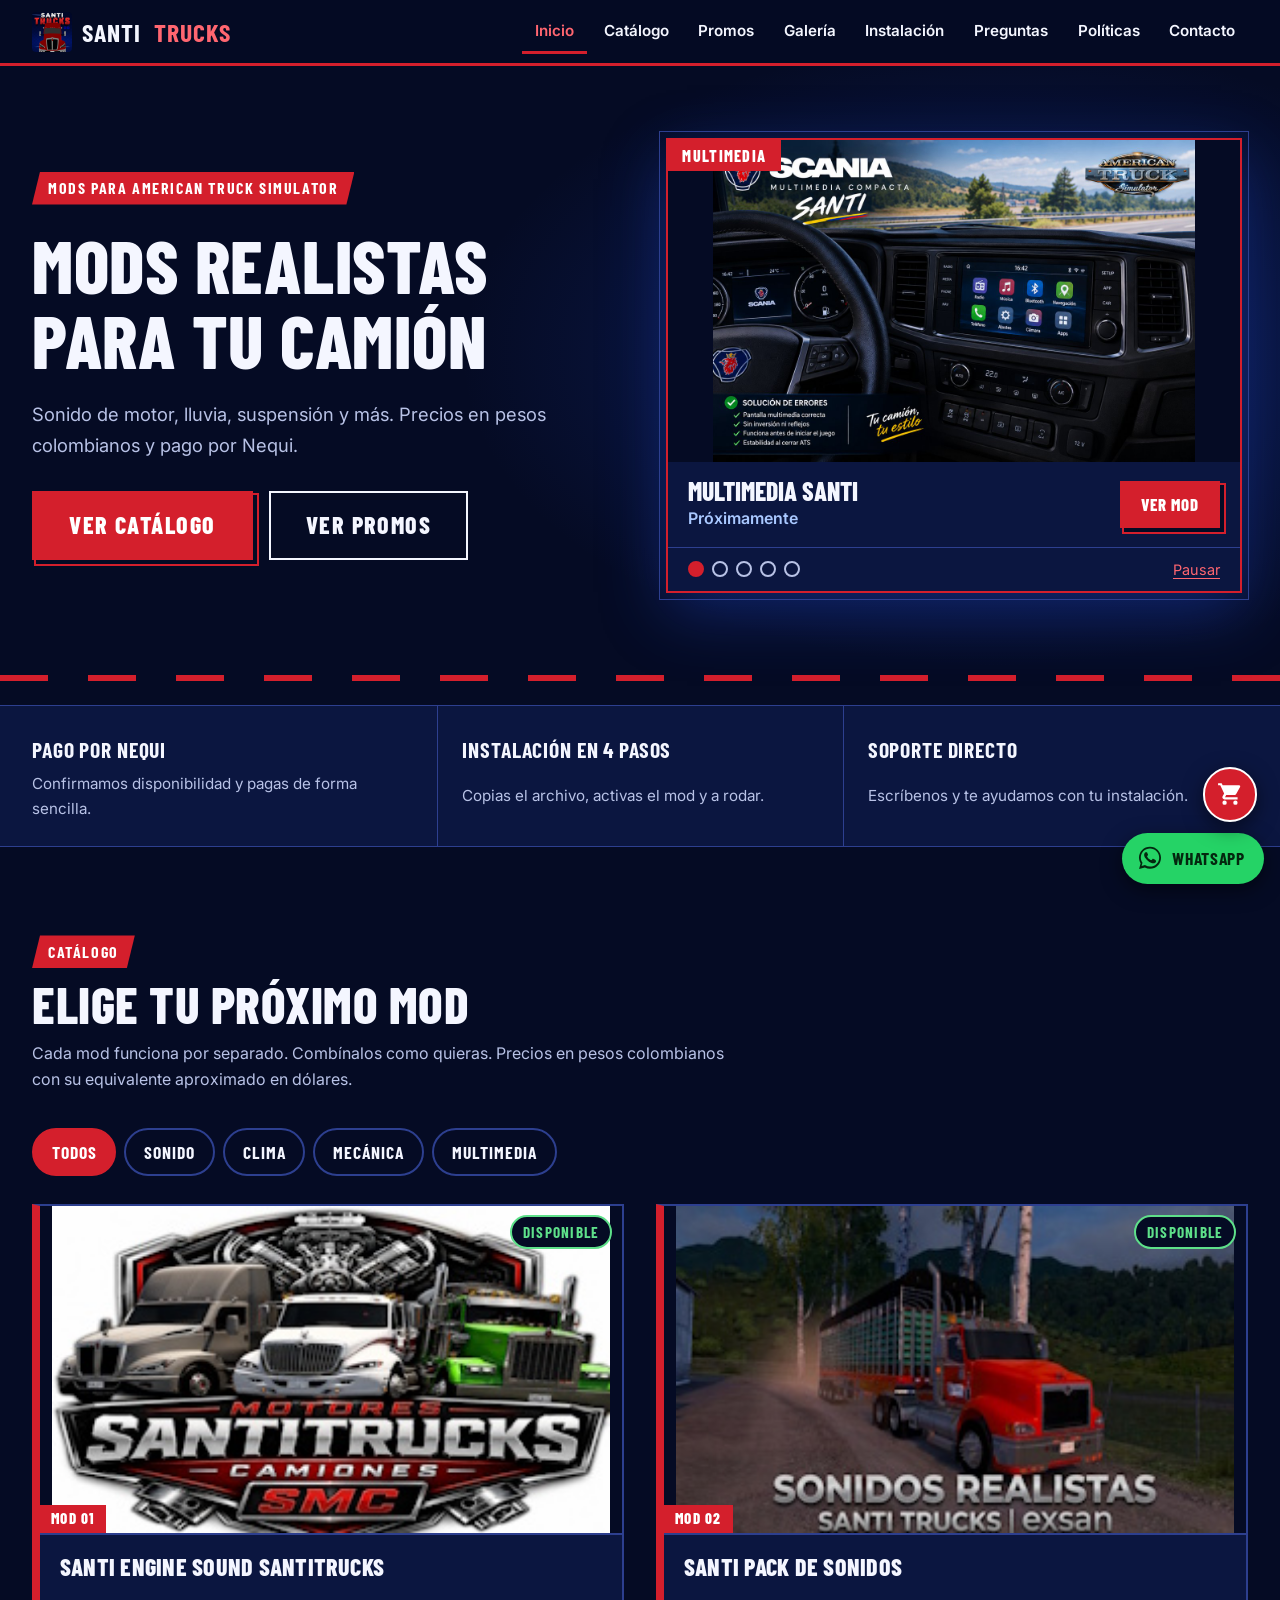
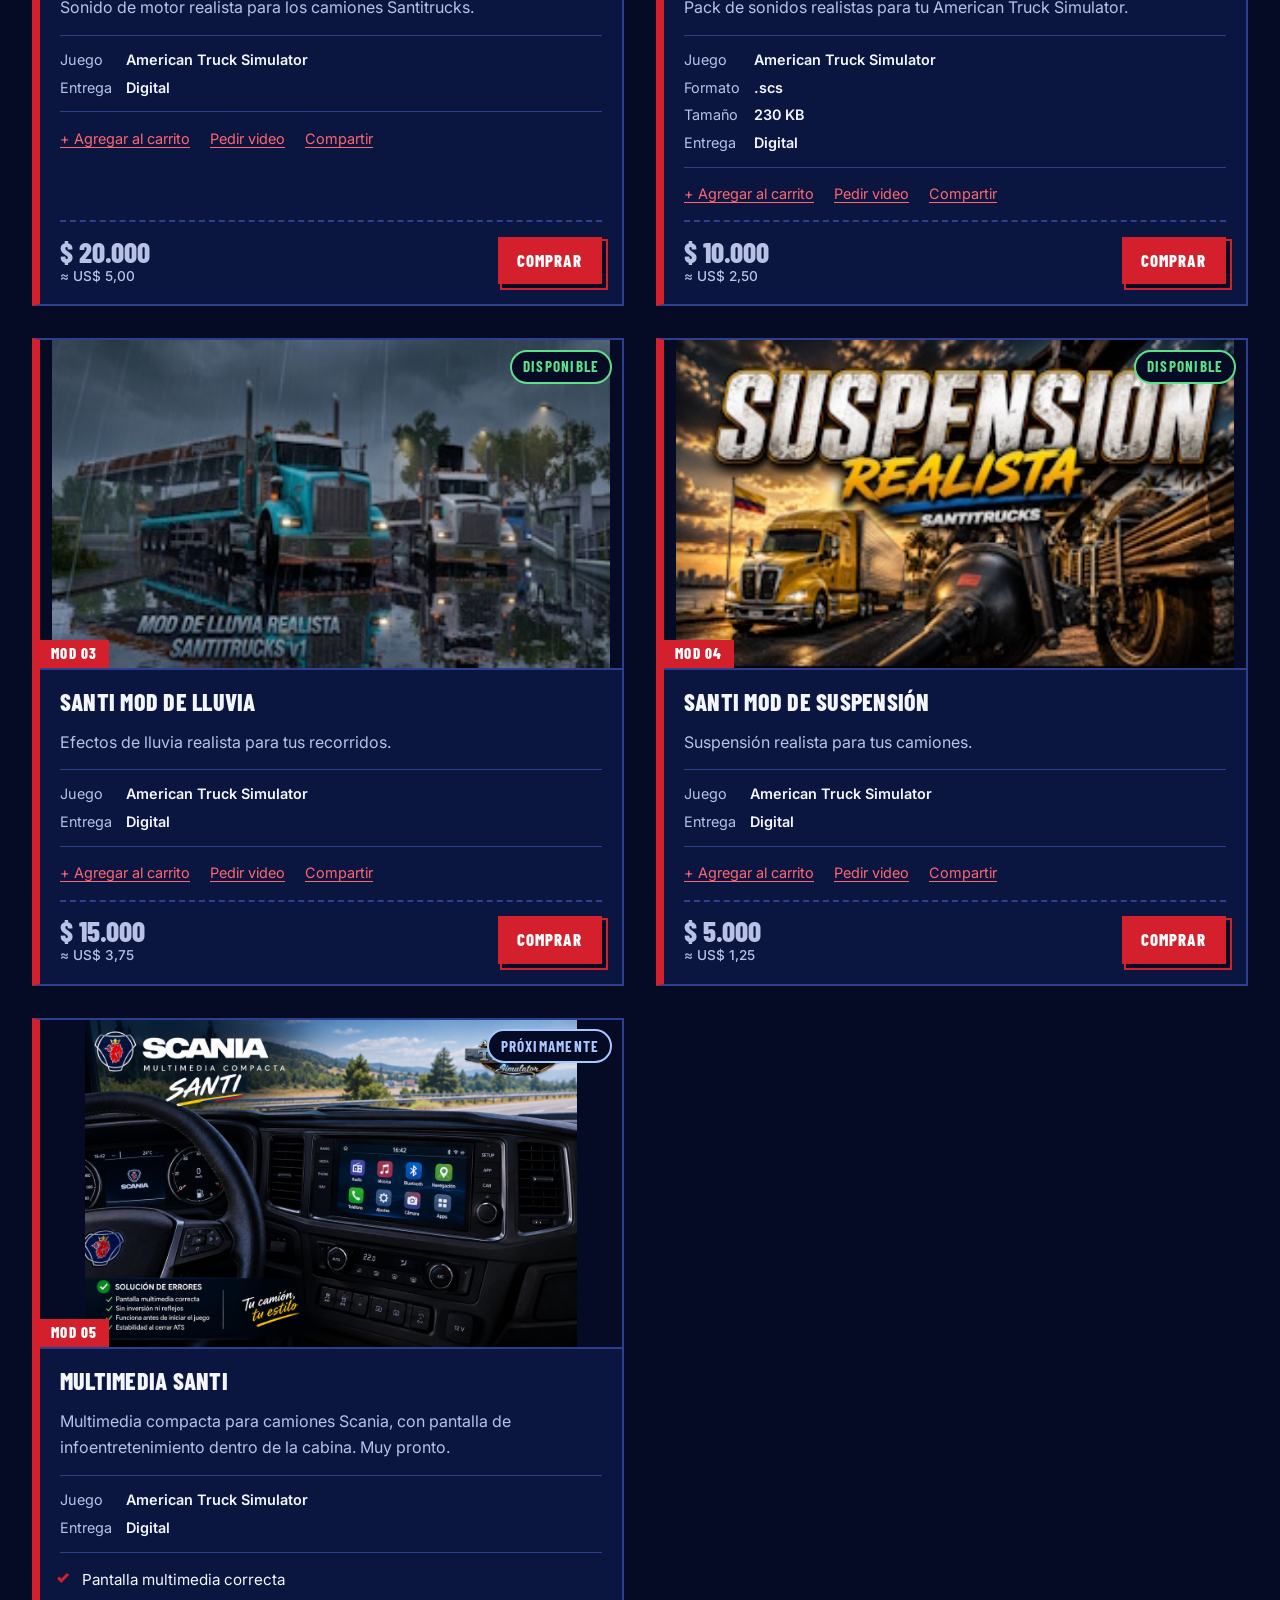
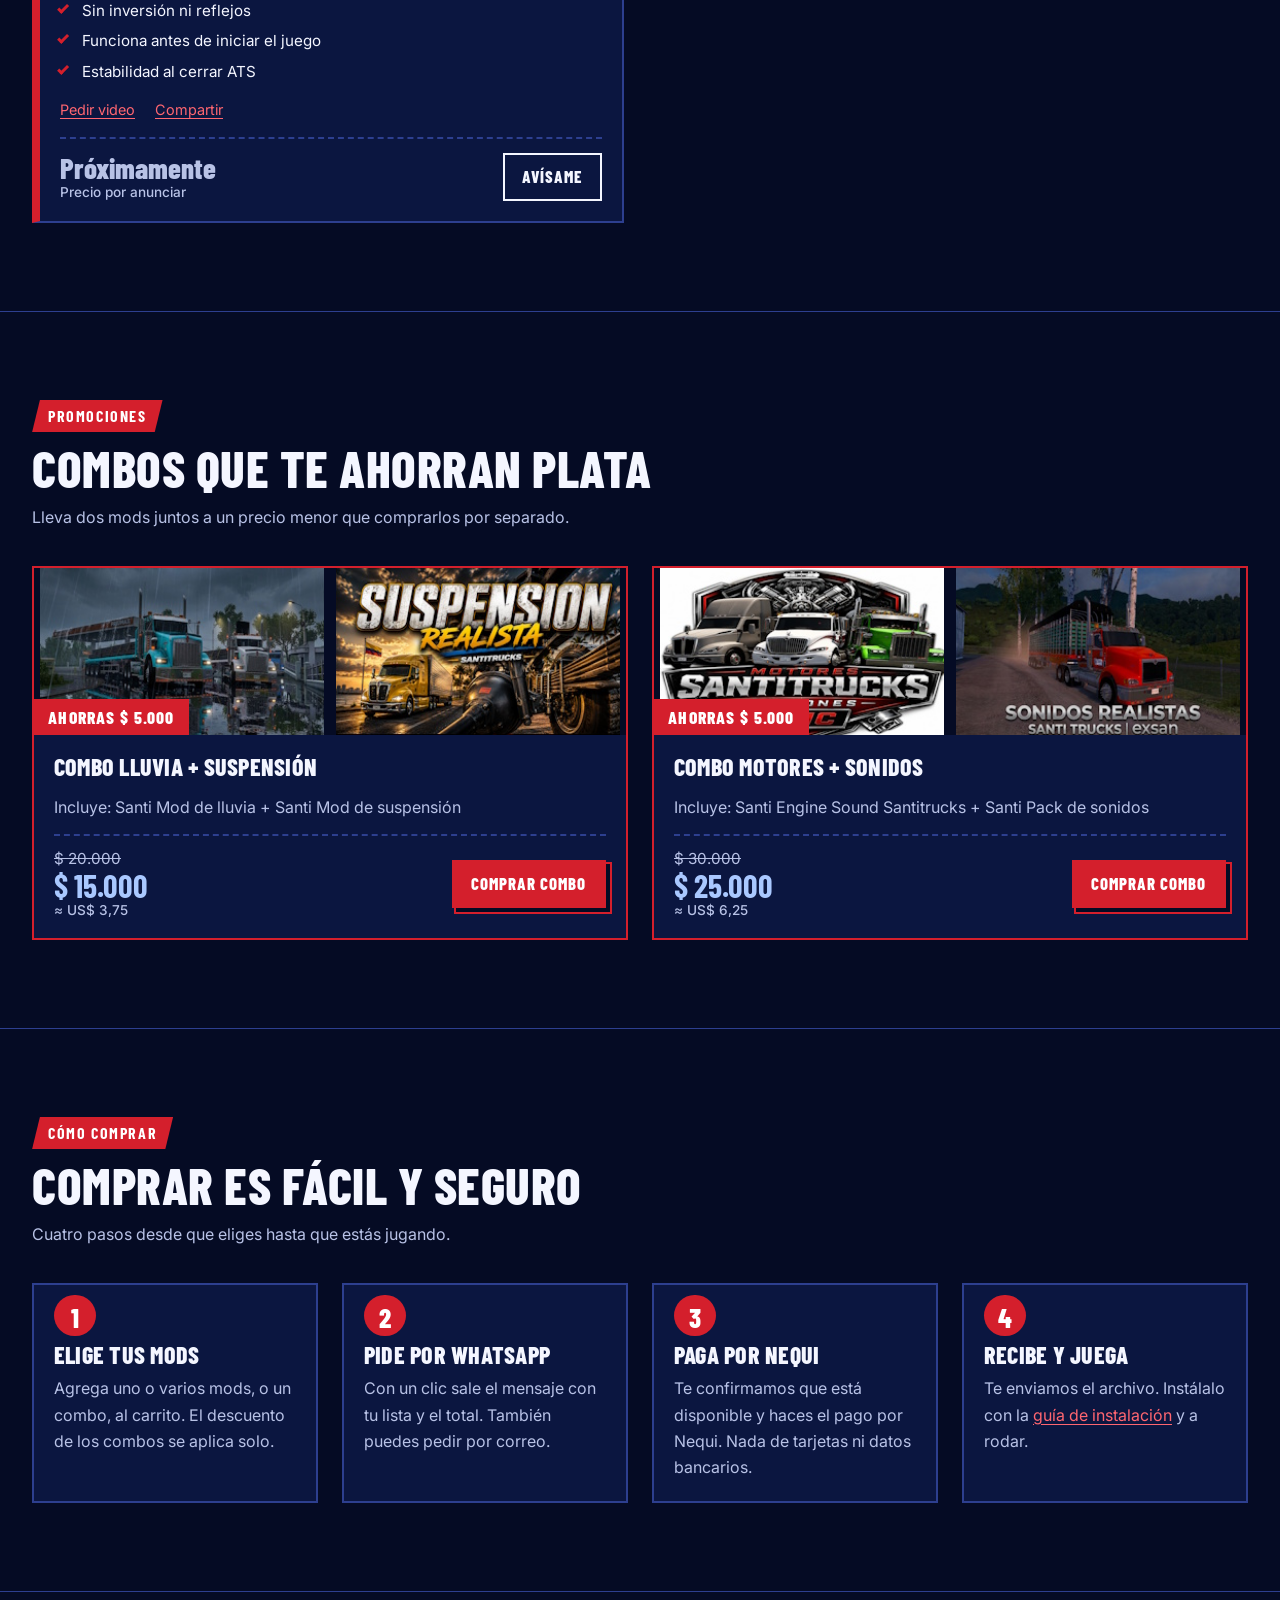
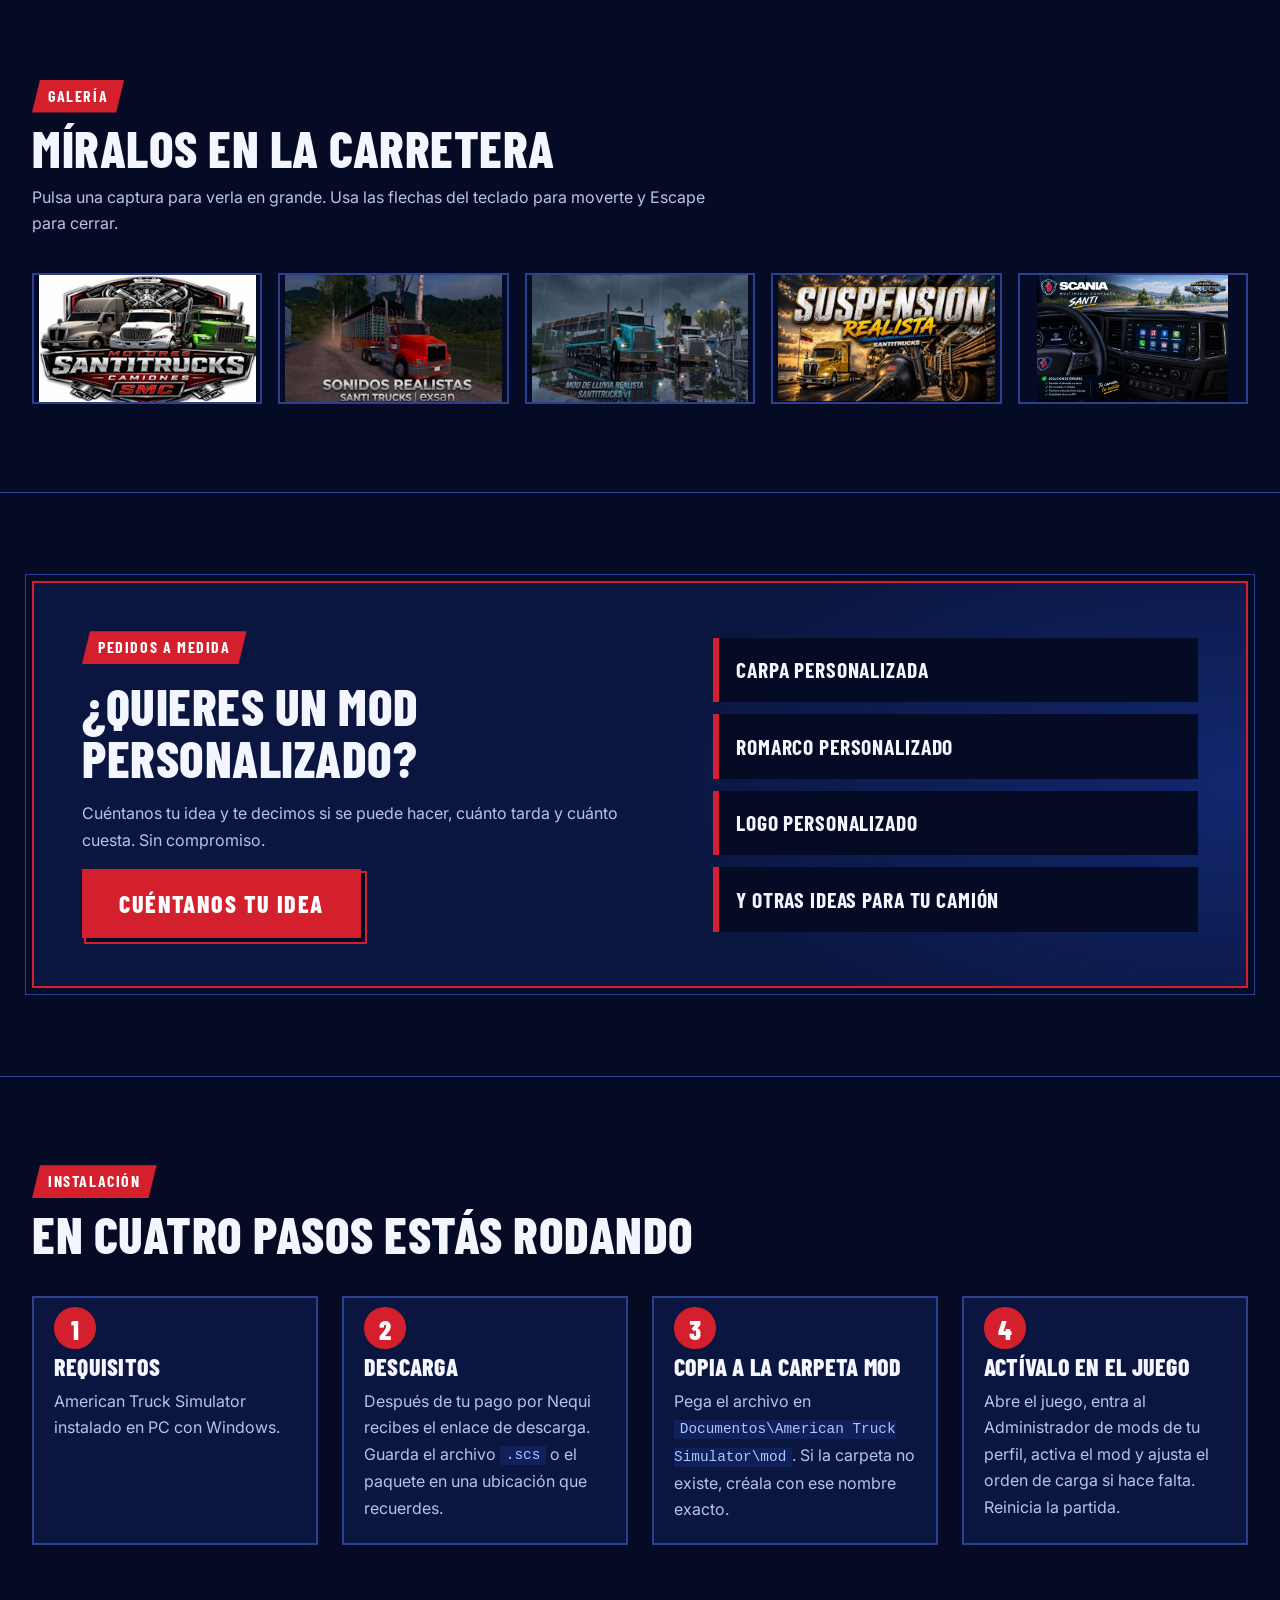
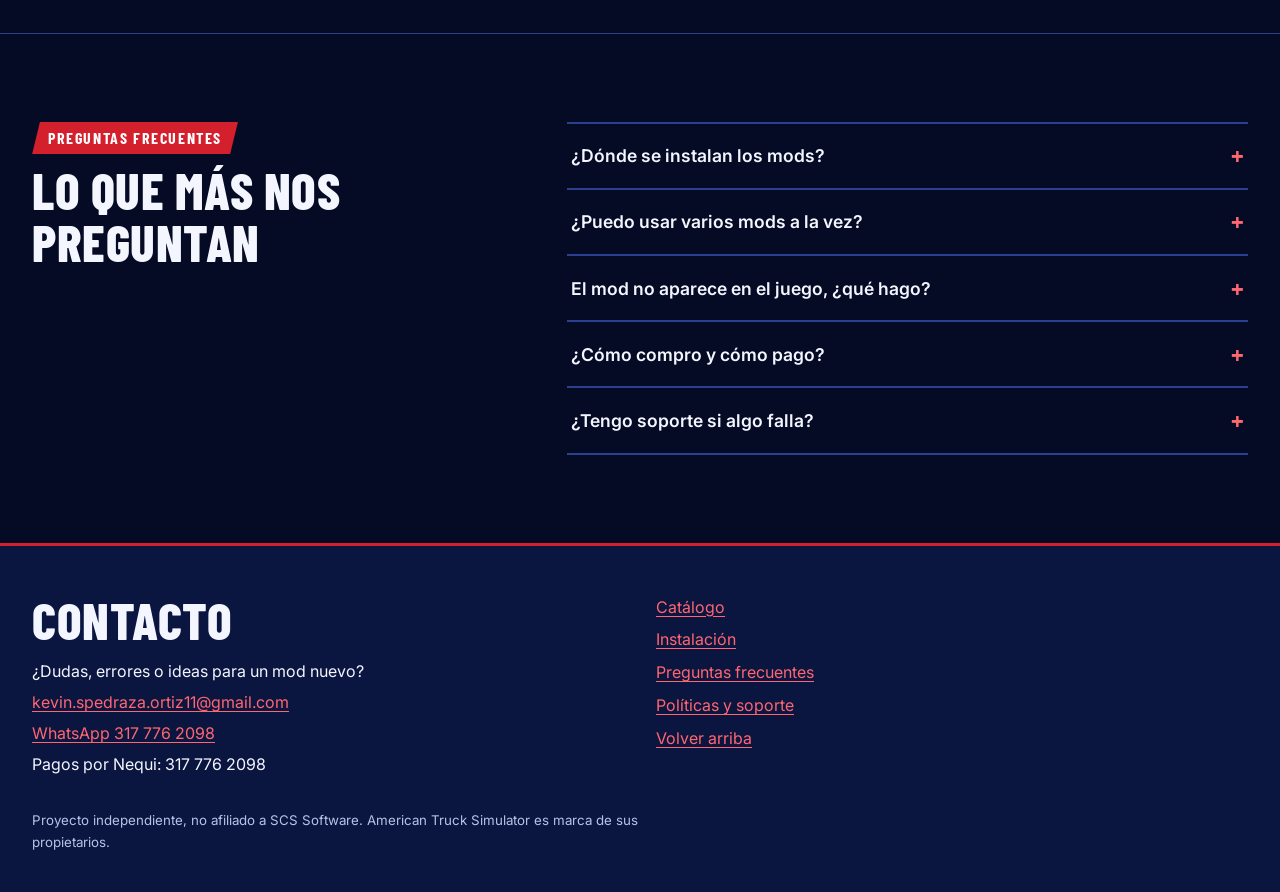
==== index.html @ 41b33d06 "Primer Commit" ====
<!DOCTYPE html>
<html lang="es">
<head>
  <meta charset="utf-8">
  <meta name="viewport" content="width=device-width, initial-scale=1">
  <title>Santi Trucks | Mods para American Truck Simulator</title>
  <meta name="description" content="Mods de calidad para American Truck Simulator: sonido de motor, clima, suspensión y packs de sonidos. Precios en pesos colombianos. Descarga, instala y maneja.">
  <meta name="theme-color" content="#050b24">
  <meta property="og:type" content="website">
  <meta property="og:title" content="Santi Trucks | Mods para American Truck Simulator">
  <meta property="og:description" content="Sonido de motor, lluvia, suspensión y packs de sonidos para ATS. Precios en pesos colombianos y pago por Nequi.">
  <meta property="og:image" content="assets/images/logo-santitrucks.png">
  <meta property="og:locale" content="es_CO">
  <link rel="icon" href="assets/icons/favicon.png" type="image/png" sizes="64x64">
  <link rel="apple-touch-icon" href="assets/icons/apple-touch-icon.png">
  <link rel="preconnect" href="https://fonts.googleapis.com">
  <link rel="preconnect" href="https://fonts.gstatic.com" crossorigin>
  <link rel="stylesheet" href="https://fonts.googleapis.com/css2?family=Barlow+Condensed:wght@600;700;800&family=Inter:wght@400;500;600&display=swap">
  <link rel="stylesheet" href="css/base.css">
  <link rel="stylesheet" href="css/layout.css">
  <link rel="stylesheet" href="css/components.css">
  <script type="module" src="js/main.js"></script>
</head>
<body>
  <a class="salto" href="#contenido">Saltar al contenido</a>

  <header class="cabecera" id="inicio-cabecera">
    <a class="marca" href="#inicio" aria-label="Santi Trucks, ir al inicio">
      <img src="assets/images/logo-cuadrado.png" alt="" width="40" height="40">
      Santi<strong>Trucks</strong>
    </a>
    <nav aria-label="Principal">
      <ul class="menu">
        <li><a href="#inicio">Inicio</a></li>
        <li><a href="#catalogo">Catálogo</a></li>
        <li><a href="#promos">Promos</a></li>
        <li><a href="#galeria">Galería</a></li>
        <li><a href="#instalacion">Instalación</a></li>
        <li><a href="#faq">Preguntas</a></li>
        <li><a href="politicas.html">Políticas</a></li>
        <li><a href="#contacto">Contacto</a></li>
      </ul>
    </nav>
  </header>

  <main id="contenido">
    <section class="heroe" id="inicio" aria-labelledby="heroe-titulo" data-reveal>
      <header class="heroe__texto">
        <p class="etiqueta">Mods para American Truck Simulator</p>
        <h1 id="heroe-titulo">Mods realistas para tu camión</h1>
        <p class="heroe__sub">Sonido de motor, lluvia, suspensión y más. Precios en pesos colombianos y pago por Nequi.</p>
        <ul class="heroe__acciones">
          <li><a class="boton boton--grande" href="#catalogo">Ver catálogo</a></li>
          <li><a class="boton boton--grande boton--claro" href="#promos">Ver promos</a></li>
        </ul>
      </header>

      <section class="vitrina" aria-roledescription="carrusel" aria-label="Mods del catálogo">
        <figure class="vitrina__figura">
          <img id="vitrina-img" src="assets/images/logo-santitrucks.png" alt="Logo de Santi Trucks" width="800" height="500">
          <figcaption id="vitrina-categoria">Santi Trucks</figcaption>
        </figure>
        <footer class="vitrina__info">
          <section class="vitrina__datos" id="vitrina-datos">
            <p class="vitrina__nombre" id="vitrina-nombre"></p>
            <p class="vitrina__precio" id="vitrina-precio"></p>
          </section>
          <a class="boton" id="vitrina-ver" href="#catalogo">Ver mod</a>
        </footer>
        <nav class="vitrina__control" aria-label="Control de la vitrina">
          <ul id="vitrina-puntos"></ul>
          <button type="button" class="enlace" id="vitrina-pausa" aria-pressed="false">Pausar</button>
        </nav>
      </section>
    </section>

    <aside class="franja" aria-label="Por qué comprar con nosotros">
      <ul>
        <li><strong>Pago por Nequi</strong><p>Confirmamos disponibilidad y pagas de forma sencilla.</p></li>
        <li><strong>Instalación en 4 pasos</strong><p>Copias el archivo, activas el mod y a rodar.</p></li>
        <li><strong>Soporte directo</strong><p>Escríbenos y te ayudamos con tu instalación.</p></li>
      </ul>
    </aside>

    <section class="seccion" id="catalogo" aria-labelledby="catalogo-titulo" data-reveal>
      <header class="seccion__cabecera">
        <p class="etiqueta">Catálogo</p>
        <h2 id="catalogo-titulo">Elige tu próximo mod</h2>
        <p>Cada mod funciona por separado. Combínalos como quieras. Precios en pesos colombianos con su equivalente aproximado en dólares.</p>
      </header>
      <nav class="filtros" aria-label="Filtrar catálogo por categoría">
        <ul id="filtros"></ul>
      </nav>
      <p class="sr-only" id="filtro-estado" aria-live="polite"></p>
      <ul class="catalogo" id="catalogo-lista"></ul>
    </section>

    <section class="seccion" id="promos" aria-labelledby="promos-titulo" data-reveal>
      <header class="seccion__cabecera">
        <p class="etiqueta">Promociones</p>
        <h2 id="promos-titulo">Combos que te ahorran plata</h2>
        <p>Lleva dos mods juntos a un precio menor que comprarlos por separado.</p>
      </header>
      <ul class="combos" id="combos-lista"></ul>
    </section>

    <section class="seccion" id="como-comprar" aria-labelledby="como-comprar-titulo" data-reveal>
      <header class="seccion__cabecera">
        <p class="etiqueta">Cómo comprar</p>
        <h2 id="como-comprar-titulo">Comprar es fácil y seguro</h2>
        <p>Cuatro pasos desde que eliges hasta que estás jugando.</p>
      </header>
      <ol class="pasos">
        <li>
          <h3>Elige tus mods</h3>
          <p>Agrega uno o varios mods, o un combo, al carrito. El descuento de los combos se aplica solo.</p>
        </li>
        <li>
          <h3>Pide por WhatsApp</h3>
          <p>Con un clic sale el mensaje con tu lista y el total. También puedes pedir por correo.</p>
        </li>
        <li>
          <h3>Paga por Nequi</h3>
          <p>Te confirmamos que está disponible y haces el pago por Nequi. Nada de tarjetas ni datos bancarios.</p>
        </li>
        <li>
          <h3>Recibe y juega</h3>
          <p>Te enviamos el archivo. Instálalo con la <a href="#instalacion">guía de instalación</a> y a rodar.</p>
        </li>
      </ol>
    </section>

    <section class="seccion" id="galeria" aria-labelledby="galeria-titulo" data-reveal>
      <header class="seccion__cabecera">
        <p class="etiqueta">Galería</p>
        <h2 id="galeria-titulo">Míralos en la carretera</h2>
        <p>Pulsa una captura para verla en grande. Usa las flechas del teclado para moverte y Escape para cerrar.</p>
      </header>
      <ul class="galeria" id="galeria-lista"></ul>
    </section>

    <section class="seccion" id="medida" aria-labelledby="medida-titulo" data-reveal>
      <article class="medida">
        <header class="medida__texto">
          <p class="etiqueta">Pedidos a medida</p>
          <h2 id="medida-titulo">¿Quieres un mod personalizado?</h2>
          <p>Cuéntanos tu idea y te decimos si se puede hacer, cuánto tarda y cuánto cuesta. Sin compromiso.</p>
          <a class="boton boton--grande" id="medida-wa" href="#contacto" target="_blank" rel="noopener">Cuéntanos tu idea</a>
        </header>
        <ul class="medida__lista" aria-label="Ejemplos de pedidos a medida">
          <li>Carpa personalizada</li>
          <li>Romarco personalizado</li>
          <li>Logo personalizado</li>
          <li>Y otras ideas para tu camión</li>
        </ul>
      </article>
    </section>

    <section class="seccion" id="opiniones" aria-labelledby="opiniones-titulo" data-reveal hidden>
      <header class="seccion__cabecera">
        <p class="etiqueta">Opiniones</p>
        <h2 id="opiniones-titulo">Lo que dicen los que ya los usan</h2>
      </header>
      <ul class="opiniones" id="opiniones-lista"></ul>
    </section>

    <section class="seccion" id="instalacion" aria-labelledby="instalacion-titulo" data-reveal>
      <header class="seccion__cabecera">
        <p class="etiqueta">Instalación</p>
        <h2 id="instalacion-titulo">En cuatro pasos estás rodando</h2>
      </header>
      <ol class="pasos">
        <li>
          <h3>Requisitos</h3>
          <p>American Truck Simulator instalado en PC con Windows.</p>
        </li>
        <li>
          <h3>Descarga</h3>
          <p>Después de tu pago por Nequi recibes el enlace de descarga. Guarda el archivo <code>.scs</code> o el paquete en una ubicación que recuerdes.</p>
        </li>
        <li>
          <h3>Copia a la carpeta mod</h3>
          <p>Pega el archivo en <code>Documentos\American Truck Simulator\mod</code>. Si la carpeta no existe, créala con ese nombre exacto.</p>
        </li>
        <li>
          <h3>Actívalo en el juego</h3>
          <p>Abre el juego, entra al Administrador de mods de tu perfil, activa el mod y ajusta el orden de carga si hace falta. Reinicia la partida.</p>
        </li>
      </ol>
    </section>

    <section class="seccion" id="faq" aria-labelledby="faq-titulo" data-reveal>
      <header class="seccion__cabecera">
        <p class="etiqueta">Preguntas frecuentes</p>
        <h2 id="faq-titulo">Lo que más nos preguntan</h2>
      </header>
      <article class="faq">
        <details>
          <summary>¿Dónde se instalan los mods?</summary>
          <p>En la carpeta <code>mod</code> dentro de <code>Documentos\American Truck Simulator</code>. Todos los mods se instalan igual.</p>
        </details>
        <details>
          <summary>¿Puedo usar varios mods a la vez?</summary>
          <p>Sí. Actívalos desde el Administrador de mods. Si dos mods cambian lo mismo, el que quede más arriba en el orden de carga tiene prioridad.</p>
        </details>
        <details>
          <summary>El mod no aparece en el juego, ¿qué hago?</summary>
          <p>Revisa que el archivo esté directamente en la carpeta <code>mod</code> y no dentro de otra subcarpeta. Después reinicia el juego y vuelve a abrir el Administrador de mods.</p>
        </details>
        <details>
          <summary>¿Cómo compro y cómo pago?</summary>
          <p>Agrega los mods al carrito y envíanos el pedido por WhatsApp o correo para confirmar que están disponibles. Pagas por Nequi y te enviamos el archivo. Más detalles en <a href="politicas.html">Políticas y soporte</a>.</p>
        </details>
        <details>
          <summary>¿Tengo soporte si algo falla?</summary>
          <p>Sí. Escríbenos con el nombre del mod, la versión del juego y una descripción del problema, y te respondemos lo antes posible.</p>
        </details>
      </article>
    </section>
  </main>

  <footer class="pie" id="contacto">
    <section aria-labelledby="contacto-titulo">
      <h2 id="contacto-titulo">Contacto</h2>
      <address>
        <p>¿Dudas, errores o ideas para un mod nuevo?</p>
        <p><a id="pie-correo" href="#contacto">Correo</a></p>
        <p><a id="pie-whatsapp" href="#contacto">WhatsApp</a></p>
        <p id="pie-nequi"></p>
      </address>
    </section>
    <nav aria-label="Enlaces del pie">
      <ul>
        <li><a href="#catalogo">Catálogo</a></li>
        <li><a href="#instalacion">Instalación</a></li>
        <li><a href="#faq">Preguntas frecuentes</a></li>
        <li><a href="politicas.html">Políticas y soporte</a></li>
        <li><a href="#inicio">Volver arriba</a></li>
      </ul>
    </nav>
    <small>Proyecto independiente, no afiliado a SCS Software. American Truck Simulator es marca de sus propietarios.</small>
  </footer>

  <a class="wa-flotante" id="wa-flotante" href="#contacto" target="_blank" rel="noopener" aria-label="Escríbenos por WhatsApp">
    <svg viewBox="0 0 32 32" width="28" height="28" aria-hidden="true" focusable="false"><path fill="currentColor" d="M16 3C9 3 3.4 8.6 3.4 15.5c0 2.4.7 4.7 1.9 6.600L3.500 28.500l6.600-1.700c1.800 1 3.800 1.500 5.900 1.500 7 0 12.600-5.600 12.600-12.600S23 3 16 3zm0 22.800c-1.900 0-3.700-.5-5.300-1.500l-.4-.2-3.900 1 1-3.800-.3-.4c-1.100-1.700-1.600-3.600-1.600-5.600C5.500 9.700 10.200 5.100 16 5.100s10.500 4.700 10.500 10.500S21.800 25.800 16 25.800zm5.800-7.900c-.3-.2-1.900-.9-2.200-1-.3-.1-.5-.2-.7.200-.2.300-.8 1-1 1.200-.2.200-.4.200-.7.100-.3-.2-1.400-.5-2.600-1.600-1-.9-1.600-1.900-1.800-2.300-.2-.3 0-.5.100-.7.100-.1.300-.4.500-.6.200-.2.200-.3.300-.5.100-.2.100-.4 0-.6-.1-.2-.7-1.700-1-2.300-.3-.6-.5-.5-.7-.5h-.6c-.2 0-.6.100-.9.400-.3.300-1.200 1.200-1.200 2.800s1.200 3.300 1.400 3.500c.2.200 2.400 3.700 5.800 5.100 3.400 1.400 3.400 1 4 .9.600-.1 1.900-.8 2.200-1.500.3-.8.3-1.400.2-1.500-.1-.1-.3-.2-.6-.4z"/></svg>
    <strong>WhatsApp</strong>
  </a>

  <button type="button" class="carrito-flotante" id="carrito-abrir" aria-haspopup="dialog" aria-label="Abrir carrito, 0 productos">
    <svg viewBox="0 0 24 24" width="26" height="26" aria-hidden="true" focusable="false"><path fill="currentColor" d="M7 18a2 2 0 1 0 0 4 2 2 0 0 0 0-4zm10 0a2 2 0 1 0 0 4 2 2 0 0 0 0-4zM1 2v2h2l3.600 7.600-1.400 2.400A2 2 0 0 0 7 17h12v-2H7.400l1.100-2h7.500c.7 0 1.400-.4 1.700-1l3.600-6.500A1 1 0 0 0 20.400 4H5.200l-.9-2H1z"/></svg>
    <strong id="carrito-contador" hidden>0</strong>
  </button>
  <p class="sr-only" id="carrito-aviso" aria-live="polite"></p>

  <dialog class="visor visor--compra" id="carrito" role="dialog" aria-modal="true" aria-labelledby="carrito-titulo">
    <article class="visor__caja">
      <header class="visor__barra">
        <h2 id="carrito-titulo">Tu carrito</h2>
        <button type="button" class="visor__cerrar" data-accion="cerrar" aria-label="Cerrar carrito">Cerrar ✕</button>
      </header>
      <section class="compra">
        <p id="carrito-vacio" hidden>Tu carrito está vacío. Agrega mods desde el catálogo.</p>
        <ul class="carrito__lista" id="carrito-lista"></ul>
        <dl class="carrito__resumen" id="carrito-resumen"></dl>
        <p id="carrito-pago"></p>
        <ul class="compra__vias" id="carrito-acciones">
          <li><a class="boton" id="carrito-wa" href="#" target="_blank" rel="noopener">Pedir por WhatsApp</a></li>
          <li><a class="boton boton--claro" id="carrito-mail" href="#">Pedir por correo</a></li>
        </ul>
        <button type="button" class="enlace" id="carrito-vaciar">Vaciar carrito</button>
      </section>
    </article>
  </dialog>

  <dialog class="visor" id="visor" role="dialog" aria-modal="true" aria-labelledby="visor-titulo">
    <article class="visor__caja">
      <header class="visor__barra">
        <h2 id="visor-titulo">Captura ampliada</h2>
        <button type="button" class="visor__cerrar" data-accion="cerrar" aria-label="Cerrar visor">Cerrar ✕</button>
      </header>
      <figure class="visor__figura">
        <img id="visor-img" src="" alt="">
        <figcaption id="visor-pie"></figcaption>
      </figure>
      <footer class="visor__nav">
        <button type="button" data-accion="anterior">← Anterior</button>
        <p id="visor-contador" aria-live="polite"></p>
        <button type="button" data-accion="siguiente">Siguiente →</button>
      </footer>
    </article>
  </dialog>
</body>
</html>
---- css/base.css ----
/* base.css: reset, variables, tipografía */

:root {
  --fondo: #050b24;
  --panel: #0b1640;
  --panel-2: #11205a;
  --linea: #2d3f8f;
  --texto: #f4f6ff;
  --texto-suave: #b8c2e6;
  --rojo: #d41f2c;
  --rojo-claro: #ec3b48;
  --rojo-texto: #ff6670;
  --rojo-texto-claro: #ff9aa0;
  --blanco: #ffffff;
  --frio: #a9c8ff;

  --f-display: "Barlow Condensed", "Arial Narrow", "Roboto Condensed", Impact, sans-serif;
  --f-cuerpo: "Inter", "Segoe UI", system-ui, -apple-system, Roboto, Arial, sans-serif;

  --pad: clamp(1rem, 4vw, 2rem);
  --ancho: 80rem;
  --t: 160ms;
}

*, *::before, *::after { box-sizing: border-box; }

* { margin: 0; }

html {
  scroll-behavior: smooth;
  scroll-padding-top: 6rem;
  -webkit-text-size-adjust: 100%;
}

body {
  background: var(--fondo);
  color: var(--texto);
  font-family: var(--f-cuerpo);
  font-size: 1rem;
  line-height: 1.65;
  min-height: 100vh;
}

img, svg { display: block; max-width: 100%; height: auto; }

button { font: inherit; color: inherit; cursor: pointer; }

ul, ol { padding: 0; list-style: none; }

h1, h2, h3 {
  font-family: var(--f-display);
  font-weight: 800;
  line-height: 1.02;
  text-transform: uppercase;
  letter-spacing: 0.01em;
}

h1 { font-size: clamp(2.8rem, 9vw, 5.6rem); }
h2 { font-size: clamp(2rem, 5vw, 3.2rem); }
h3 { font-size: 1.5rem; }

a { color: var(--rojo-texto); text-underline-offset: 0.2em; }
a:hover { color: var(--rojo-texto-claro); }

code {
  background: var(--panel-2);
  padding: 0.1em 0.4em;
  font-size: 0.9em;
  color: var(--frio);
}

:focus-visible {
  outline: 3px solid var(--frio);
  outline-offset: 3px;
}

.salto {
  position: absolute;
  left: 1rem;
  top: -4rem;
  background: var(--rojo);
  color: var(--blanco);
  padding: 0.6rem 1rem;
  font-weight: 700;
  z-index: 100;
}
.salto:focus { top: 1rem; }

@media (prefers-reduced-motion: reduce) {
  html { scroll-behavior: auto; }
  *, *::before, *::after {
    animation-duration: 0.01ms !important;
    transition-duration: 0.01ms !important;
  }
}

[hidden] { display: none !important; }

.sr-only {
  position: absolute;
  width: 1px; height: 1px;
  margin: -1px; padding: 0;
  overflow: hidden;
  clip: rect(0 0 0 0);
  white-space: nowrap;
  border: 0;
}
---- css/layout.css ----
/* layout.css: grids y secciones (mobile first; 600 / 900 / 1200) */

/* Centrado sin contenedores extra: el padding lateral crece con el viewport */
.cabecera,
.heroe,
.seccion,
.pie {
  padding-inline: max(var(--pad), calc((100% - var(--ancho)) / 2));
}

/* ---------- Cabecera ---------- */
.cabecera {
  position: sticky;
  top: 0;
  z-index: 50;
  display: grid;
  grid-template-columns: minmax(0, 1fr);
  gap: 0.25rem;
  padding-block: 0.6rem;
  background: rgb(5 11 36 / 0.94);
  backdrop-filter: blur(6px);
  border-bottom: 3px solid var(--rojo);
}

.menu {
  display: flex;
  gap: 0.25rem;
  overflow-x: auto;
  scrollbar-width: thin;
}

/* ---------- Héroe ---------- */
.heroe {
  position: relative;
  display: grid;
  gap: 2.5rem;
  padding-block: 3rem 5rem;
  overflow: hidden;
  background:
    radial-gradient(ellipse 60% 70% at 78% 45%, rgb(30 70 200 / 0.35), transparent 70%),
    var(--fondo);
}

/* Línea discontinua de carretera al pie del héroe */
.heroe::after {
  content: "";
  position: absolute;
  inset: auto 0 1.5rem 0;
  height: 6px;
  background: repeating-linear-gradient(90deg, var(--rojo) 0 3rem, transparent 3rem 5.5rem);
}

.heroe > * { position: relative; z-index: 1; }

.heroe__texto { display: grid; gap: 1.4rem; align-content: center; justify-items: start; }

/* ---------- Franja de beneficios ---------- */
.franja {
  padding-inline: max(var(--pad), calc((100% - var(--ancho)) / 2));
  background: var(--panel);
  border-block: 1px solid var(--linea);
}
.franja ul { display: grid; grid-template-columns: 1fr; }
.franja li { display: grid; gap: 0.2rem; padding: 1.25rem 0; border-top: 1px solid var(--linea); }
.franja li:first-child { border-top: 0; }
.franja strong { font-family: var(--f-display); font-size: 1.35rem; text-transform: uppercase; letter-spacing: 0.04em; }
.franja p { color: var(--texto-suave); font-size: 0.95rem; }

/* ---------- Secciones ---------- */
.seccion {
  position: relative;
  padding-block: 4rem;
}

.seccion + .seccion {
  border-top: 1px solid var(--linea);
}

.seccion__cabecera {
  display: grid;
  gap: 0.6rem;
  margin-bottom: 2.25rem;
  max-width: 44rem;
}

.seccion__cabecera p:last-child { color: var(--texto-suave); }

/* ---------- Grids ---------- */
.catalogo {
  display: grid;
  gap: 1.5rem;
  grid-template-columns: 1fr;
}

.combos, .opiniones {
  display: grid;
  gap: 1.5rem;
  grid-template-columns: 1fr;
}

.galeria {
  display: grid;
  gap: 0.75rem;
  grid-template-columns: repeat(2, 1fr);
}

.pasos {
  display: grid;
  gap: 1.5rem;
  grid-template-columns: 1fr;
  counter-reset: paso;
}

/* ---------- Pie ---------- */
.pie {
  display: grid;
  gap: 2rem;
  padding-block: 3rem 2.5rem;
  background: var(--panel);
  border-top: 3px solid var(--rojo);
}

.pie ul { display: grid; gap: 0.4rem; }
.pie address { font-style: normal; display: grid; gap: 0.3rem; margin-top: 0.75rem; }
.pie small { color: var(--texto-suave); max-width: 40rem; }

/* ---------- Breakpoints ---------- */
@media (min-width: 600px) {
  .cabecera { grid-template-columns: auto minmax(0, 1fr); align-items: center; gap: 1rem; }
  .menu { justify-content: flex-end; }
  .catalogo { grid-template-columns: repeat(2, 1fr); }
  .galeria { grid-template-columns: repeat(auto-fit, minmax(12rem, 1fr)); gap: 1rem; }
  .pasos { grid-template-columns: repeat(2, 1fr); }
  .pie { grid-template-columns: 1fr 1fr; }
  .pie small { grid-column: 1 / -1; }
}

@media (min-width: 900px) {
  .heroe {
    grid-template-columns: minmax(0, 1fr) minmax(0, 1fr);
    align-items: center;
    padding-block: 4.5rem 7rem;
  }
  .franja ul { grid-template-columns: repeat(3, 1fr); }
  .franja li { padding: 1.6rem 1.5rem; border-top: 0; border-left: 1px solid var(--linea); }
  .franja li:first-child { border-left: 0; padding-left: 0; }
  .seccion { padding-block: 5.5rem; }
  .catalogo, .combos { grid-template-columns: repeat(2, 1fr); }
  .opiniones { grid-template-columns: repeat(3, 1fr); }
  #faq { display: grid; grid-template-columns: 1fr 1.4fr; gap: 3rem; align-items: start; }
  #faq .seccion__cabecera { margin-bottom: 0; position: sticky; top: 6rem; }
}

@media (min-width: 1200px) {
  .pasos { grid-template-columns: repeat(4, 1fr); }
  .catalogo { gap: 2rem; }
}

/* ---------- Página de políticas ---------- */
.pagina,
.politicas {
  padding-inline: max(var(--pad), calc((100% - var(--ancho)) / 2));
}
.pagina { display: grid; gap: 1rem; justify-items: start; padding-block: 3.5rem 2rem; max-width: none; }
.pagina h1 { font-size: clamp(2.4rem, 7vw, 4.2rem); }
.pagina p:last-child { max-width: 44rem; color: var(--texto-suave); font-size: 1.1rem; }
.politicas { display: grid; gap: 2rem; padding-block: 1rem 5rem; }
.politicas__contenido { display: grid; gap: 1.5rem; }
.politicas__contenido article { display: grid; gap: 0.75rem; padding: 1.5rem; background: var(--panel); border-left: 6px solid var(--rojo); scroll-margin-top: 6rem; }
.politicas__contenido ol, .politicas__contenido ul { display: grid; gap: 0.4rem; padding-left: 1.25rem; }
.politicas__contenido ol { list-style: decimal; }
.politicas__contenido ul { list-style: disc; }
.politicas__contenido p { color: var(--texto-suave); max-width: 46rem; }
.politicas__contenido li { color: var(--texto-suave); }
.politicas__contenido strong { color: var(--texto); }
.indice ul { display: flex; flex-wrap: wrap; gap: 0.5rem; }
.indice a {
  display: block;
  padding: 0.35rem 0.9rem;
  border: 2px solid var(--linea);
  border-radius: 99px;
  text-decoration: none;
  font-weight: 600;
  font-size: 0.9rem;
  color: var(--texto);
}
.indice a:hover { border-color: var(--rojo-texto); color: var(--rojo-texto); }
@media (min-width: 900px) {
  .politicas { grid-template-columns: 15rem 1fr; gap: 3rem; align-items: start; }
  .indice { position: sticky; top: 6rem; }
  .indice ul { display: grid; gap: 0.25rem; }
  .indice a { border: 0; border-left: 3px solid var(--linea); border-radius: 0; padding: 0.4rem 0.9rem; }
  .indice a:hover { border-left-color: var(--rojo); }
}
---- css/components.css ----
/* components.css: marca, menú, botones, tarjetas, galería, pasos, FAQ, visor */

/* ---------- Marca y menú ---------- */
.marca {
  font-family: var(--f-display);
  font-weight: 700;
  font-size: 1.6rem;
  text-transform: uppercase;
  letter-spacing: 0.04em;
  color: var(--texto);
  text-decoration: none;
  line-height: 1;
}
.marca { display: inline-flex; align-items: center; gap: 0.6rem; }
.marca img { width: 2.5rem; height: 2.5rem; border-radius: 4px; }
.marca strong { color: var(--rojo-texto); margin-left: 0.15em; }

.menu a {
  display: block;
  padding: 0.5rem 0.8rem;
  font-weight: 600;
  font-size: 0.95rem;
  color: var(--texto);
  text-decoration: none;
  white-space: nowrap;
  border-bottom: 3px solid transparent;
  transition: color var(--t), border-color var(--t);
}
.menu a:hover { color: var(--rojo-texto); }
.menu a[aria-current="true"] { border-bottom-color: var(--rojo); color: var(--rojo-texto); }

/* ---------- Etiqueta tipo escudo de ruta ---------- */
.etiqueta {
  display: inline-block;
  background: var(--rojo);
  color: var(--blanco);
  font-family: var(--f-display);
  font-weight: 700;
  font-size: 1rem;
  text-transform: uppercase;
  letter-spacing: 0.1em;
  padding: 0.2rem 0.8rem;
  clip-path: polygon(0.5rem 0, 100% 0, calc(100% - 0.5rem) 100%, 0 100%);
  padding-inline: 1rem;
  width: fit-content;
}

/* ---------- Botón ---------- */
.boton {
  display: inline-block;
  background: var(--rojo);
  color: var(--blanco);
  font-family: var(--f-display);
  font-weight: 800;
  font-size: 1.2rem;
  text-transform: uppercase;
  letter-spacing: 0.06em;
  text-decoration: none;
  text-align: center;
  padding: 0.7rem 1.6rem;
  border: 2px solid var(--rojo);
  box-shadow: 4px 4px 0 var(--fondo), 4px 4px 0 2px var(--rojo);
  transition: transform var(--t), box-shadow var(--t), background var(--t);
}
.boton:hover {
  background: var(--rojo-claro);
  color: var(--blanco);
  transform: translate(2px, 2px);
  box-shadow: 2px 2px 0 var(--fondo), 2px 2px 0 2px var(--rojo);
}
.boton--grande { font-size: 1.5rem; padding: 0.8rem 2.2rem; }

.heroe__sub { max-width: 34rem; font-size: 1.15rem; color: var(--texto-suave); }
.heroe h1 { font-size: clamp(2.6rem, 6vw, 4.6rem); }

/* ---------- Tarjeta de mod ---------- */
.mod {
  display: grid;
  grid-template-rows: auto 1fr;
  height: 100%;
  background: var(--panel);
  border: 2px solid var(--linea);
  border-left: 8px solid var(--rojo);
  transition: transform var(--t), border-color var(--t), box-shadow var(--t);
}
.mod:hover, .mod:focus-within {
  transform: translateY(-4px);
  border-color: var(--rojo);
  box-shadow: 0 10px 0 -4px rgb(212 31 44 / 0.35);
}

.mod figure { position: relative; background: var(--fondo); border-bottom: 2px solid var(--linea); }
.mod figure img { width: 100%; aspect-ratio: 16 / 9; object-fit: contain; }
.mod figcaption {
  position: absolute;
  left: 0; bottom: 0;
  background: var(--rojo);
  color: var(--blanco);
  font-family: var(--f-display);
  font-weight: 800;
  letter-spacing: 0.08em;
  padding: 0.1rem 0.7rem;
  font-size: 0.95rem;
}

.mod__cuerpo { display: flex; flex-direction: column; gap: 0.9rem; padding: 1.25rem; }
.mod__cuerpo p { color: var(--texto-suave); }

.mod__lista { display: grid; gap: 0.35rem; align-content: start; font-size: 0.95rem; }
.mod__lista li { padding-left: 1.4rem; position: relative; }
.mod__lista li::before {
  content: "";
  position: absolute;
  left: 0; top: 0.6em;
  width: 0.7rem; height: 0.4rem;
  border-left: 3px solid var(--rojo);
  border-bottom: 3px solid var(--rojo);
  transform: rotate(-45deg) translateY(-50%);
}

.mod__pie {
  margin-top: auto;
  display: flex;
  flex-wrap: wrap;
  align-items: center;
  justify-content: space-between;
  gap: 0.75rem;
  padding-top: 0.9rem;
  border-top: 2px dashed var(--linea);
}
.mod__precio {
  display: grid;
  gap: 0.2rem;
  font-family: var(--f-display);
  font-weight: 800;
  font-size: 1.8rem;
  color: var(--frio);
  line-height: 1;
}
.mod__precio small, .combo__precios small {
  font-family: var(--f-cuerpo);
  font-weight: 500;
  font-size: 0.85rem;
  color: var(--texto-suave);
}
.mod .boton { font-size: 1.05rem; padding: 0.5rem 1.1rem; }

.vacio { color: var(--texto-suave); grid-column: 1 / -1; }

/* ---------- Galería ---------- */
.galeria button {
  display: block;
  width: 100%;
  padding: 0;
  background: var(--panel);
  border: 2px solid var(--linea);
  overflow: hidden;
  transition: border-color var(--t), transform var(--t);
}
.galeria button:hover { border-color: var(--rojo); transform: scale(1.02); }
.galeria li { display: grid; }
.galeria button { height: 100%; }
.galeria img { width: 100%; aspect-ratio: 16 / 9; object-fit: contain; background: var(--fondo); }

/* ---------- Pasos ---------- */
.pasos li {
  counter-increment: paso;
  position: relative;
  display: grid;
  gap: 0.5rem;
  align-content: start;
  padding: 3.6rem 1.25rem 1.25rem;
  background: var(--panel);
  border: 2px solid var(--linea);
}
.pasos li::before {
  content: counter(paso);
  position: absolute;
  left: 1.25rem; top: 0.6rem;
  display: grid;
  place-items: center;
  width: 2.6rem; height: 2.6rem;
  background: var(--rojo);
  color: var(--blanco);
  font-family: var(--f-display);
  font-weight: 800;
  font-size: 1.7rem;
  border-radius: 50%;
}
.pasos p { color: var(--texto-suave); }

/* ---------- FAQ ---------- */
.faq { border-top: 2px solid var(--linea); }
.faq details { border-bottom: 2px solid var(--linea); }
.faq summary {
  display: flex;
  justify-content: space-between;
  gap: 1rem;
  padding: 1.1rem 0.25rem;
  font-weight: 600;
  font-size: 1.1rem;
  cursor: pointer;
  list-style: none;
  transition: color var(--t);
}
.faq summary::-webkit-details-marker { display: none; }
.faq summary::after {
  content: "+";
  font-family: var(--f-display);
  font-size: 1.8rem;
  line-height: 1;
  color: var(--rojo-texto);
}
.faq details[open] summary::after { content: "–"; }
.faq summary:hover { color: var(--rojo-texto); }
.faq details p { padding: 0 0.25rem 1.25rem; color: var(--texto-suave); max-width: 42rem; }

/* ---------- Visor (lightbox) ---------- */
.visor {
  width: min(60rem, 94vw);
  max-height: 94vh;
  padding: 0;
  margin: auto;
  background: var(--panel);
  color: var(--texto);
  border: 3px solid var(--rojo);
}
.visor::backdrop { background: rgb(0 0 0 / 0.85); }

.visor__caja { display: grid; grid-template-rows: auto 1fr auto; max-height: 94vh; }
.visor__barra, .visor__nav {
  display: flex;
  align-items: center;
  justify-content: space-between;
  gap: 1rem;
  padding: 0.75rem 1rem;
}
.visor__barra h2 { font-size: 1.4rem; }
.visor__cerrar { white-space: nowrap; }
.visor__figura { overflow: auto; background: var(--fondo); }
.visor__figura img { width: 100%; max-height: 66vh; object-fit: contain; }
.visor__figura figcaption { padding: 0.75rem 1rem; color: var(--texto-suave); }
.visor button {
  background: var(--panel-2);
  border: 2px solid var(--linea);
  padding: 0.5rem 1rem;
  font-weight: 600;
  transition: border-color var(--t), color var(--t);
}
.visor button:hover { border-color: var(--rojo); color: var(--rojo-texto); }
.visor__nav p { color: var(--texto-suave); font-size: 0.95rem; }
.visor__nav { border-top: 2px solid var(--linea); }

/* ---------- Revelado al entrar (solo si JS y movimiento permitido) ---------- */
.reveal-on [data-reveal] {
  opacity: 0;
  transform: translateY(1.25rem);
  transition: opacity 500ms ease, transform 500ms ease;
}
.reveal-on [data-reveal].is-visible { opacity: 1; transform: none; }


/* ---------- Diálogo de compra ---------- */
.visor--compra { width: min(32rem, 94vw); }
.compra { display: grid; gap: 1rem; padding: 1.25rem 1rem 1.5rem; }
.compra__mod { font-family: var(--f-display); font-weight: 800; font-size: 1.8rem; text-transform: uppercase; line-height: 1.1; color: var(--frio); }
.compra__vias { display: grid; gap: 0.75rem; margin-top: 0.5rem; }
.compra__vias .boton { display: block; width: 100%; }
.boton--claro { background: transparent; color: var(--texto); border-color: var(--texto); box-shadow: none; }
.boton--claro:hover { background: var(--texto); color: var(--fondo); box-shadow: none; transform: none; }
@media (min-width: 600px) { .compra__vias { grid-template-columns: 1fr 1fr; } }

/* ---------- Estado, detalles y extras de la tarjeta ---------- */
.estado {
  position: absolute;
  top: 0.6rem; right: 0.6rem;
  padding: 0.15rem 0.7rem;
  font-family: var(--f-display);
  font-weight: 700;
  font-size: 0.95rem;
  letter-spacing: 0.08em;
  text-transform: uppercase;
  background: var(--fondo);
  border: 2px solid currentColor;
  border-radius: 99px;
}
.estado--disponible { color: #5ee08a; }
.estado--proximamente { color: var(--frio); }
.estado--agotado { color: var(--rojo-texto); }

.mod__detalles {
  display: grid;
  grid-template-columns: auto 1fr;
  gap: 0.25rem 0.9rem;
  padding: 0.75rem 0;
  border-block: 1px solid var(--linea);
  font-size: 0.9rem;
}
.mod__detalles dt { color: var(--texto-suave); }
.mod__detalles dd { font-weight: 600; }

.mod__extras { display: flex; flex-wrap: wrap; gap: 0.4rem 1.25rem; font-size: 0.9rem; }
.enlace {
  padding: 0;
  background: none;
  border: 0;
  color: var(--rojo-texto);
  text-decoration: underline;
  text-underline-offset: 0.2em;
}
.enlace:hover { color: var(--rojo-texto-claro); }

/* Enlace directo a un mod (#id) */
.mod:target, .combo:target { border-color: var(--frio); box-shadow: 0 0 0 3px var(--frio); }

/* ---------- Filtros ---------- */
.filtros { margin-bottom: 1.75rem; }
.filtros ul { display: flex; flex-wrap: wrap; gap: 0.5rem; }
.filtro {
  padding: 0.45rem 1.1rem;
  font-family: var(--f-display);
  font-weight: 700;
  font-size: 1.1rem;
  letter-spacing: 0.06em;
  text-transform: uppercase;
  background: transparent;
  border: 2px solid var(--linea);
  border-radius: 99px;
  transition: background var(--t), border-color var(--t);
}
.filtro:hover { border-color: var(--rojo-texto); }
.filtro[aria-pressed="true"] { background: var(--rojo); border-color: var(--rojo); color: var(--blanco); }

/* ---------- Combos ---------- */
.combo {
  display: grid;
  height: 100%;
  background: var(--panel);
  border: 2px solid var(--rojo);
  transition: transform var(--t), box-shadow var(--t);
}
.combo:hover { transform: translateY(-4px); }
.combo__imgs { position: relative; display: grid; grid-template-columns: 1fr 1fr; background: var(--fondo); }
.combo__imgs img { width: 100%; aspect-ratio: 16 / 9; object-fit: contain; }
.combo__imgs figcaption {
  position: absolute;
  left: 0; bottom: 0;
  padding: 0.2rem 0.9rem;
  background: var(--rojo);
  color: var(--blanco);
  font-family: var(--f-display);
  font-weight: 800;
  font-size: 1.1rem;
  letter-spacing: 0.06em;
  text-transform: uppercase;
}
.combo__cuerpo { display: grid; gap: 0.9rem; padding: 1.25rem; }
.combo__cuerpo p { color: var(--texto-suave); }
.combo__pie { display: flex; flex-wrap: wrap; align-items: center; justify-content: space-between; gap: 0.75rem; border-top: 2px dashed var(--linea); padding-top: 0.9rem; }
.combo__precios { display: grid; line-height: 1.1; }
.combo__precios strong { font-family: var(--f-display); font-size: 2rem; color: var(--frio); }
.combo__precios s { color: var(--texto-suave); font-size: 0.95rem; }
.combo .boton { font-size: 1.05rem; padding: 0.5rem 1.1rem; }

/* ---------- Opiniones ---------- */
.opinion { display: grid; gap: 0.75rem; height: 100%; padding: 1.5rem; background: var(--panel); border-left: 6px solid var(--rojo); }
.opinion blockquote p { font-size: 1.1rem; }
.opinion figcaption { color: var(--texto-suave); font-weight: 600; }

/* ---------- Precio del héroe y diálogo ---------- */
.compra__precio { font-family: var(--f-display); font-weight: 800; font-size: 2.2rem; line-height: 1; color: var(--frio); }

/* ---------- Botón flotante de WhatsApp ---------- */
.wa-flotante {
  position: fixed;
  right: 1rem; bottom: 1rem;
  z-index: 60;
  display: inline-flex;
  align-items: center;
  gap: 0.5rem;
  padding: 0.8rem;
  background: #25d366;
  color: #04270f;
  border-radius: 99px;
  text-decoration: none;
  box-shadow: 0 6px 20px rgb(0 0 0 / 0.5);
  transition: transform var(--t), background var(--t);
}
.wa-flotante:hover { background: #4be083; color: #04270f; transform: translateY(-3px); }
.wa-flotante strong { display: none; font-family: var(--f-display); font-size: 1.1rem; letter-spacing: 0.04em; text-transform: uppercase; }
@media (min-width: 600px) {
  .wa-flotante { padding: 0.7rem 1.2rem 0.7rem 0.9rem; }
  .wa-flotante strong { display: inline; }
}

/* ---------- Héroe: acciones y vitrina rotativa ---------- */
.heroe__acciones { display: flex; flex-wrap: wrap; gap: 1rem; margin-top: 0.5rem; }

.vitrina {
  display: grid;
  width: 100%;
  max-width: 36rem;
  margin-inline: auto;
  background: var(--panel);
  border: 2px solid var(--rojo);
  outline: 1px solid var(--linea);
  outline-offset: 6px;
  box-shadow: 0 20px 60px rgb(30 70 200 / 0.4);
}
.vitrina__figura { position: relative; background: var(--fondo); }
.vitrina__figura img { width: 100%; aspect-ratio: 16 / 9; object-fit: contain; }
.vitrina__figura figcaption {
  position: absolute;
  left: 0; top: 0;
  padding: 0.15rem 0.9rem;
  background: var(--rojo);
  color: var(--blanco);
  font-family: var(--f-display);
  font-weight: 800;
  letter-spacing: 0.08em;
  text-transform: uppercase;
}
.vitrina__info { display: flex; flex-wrap: wrap; align-items: center; justify-content: space-between; gap: 0.75rem; padding: 1rem 1.25rem; }
.vitrina__nombre { font-family: var(--f-display); font-weight: 800; font-size: 1.6rem; line-height: 1.05; text-transform: uppercase; }
.vitrina__precio { color: var(--frio); font-weight: 600; }
.vitrina .boton { font-size: 1.05rem; padding: 0.5rem 1.2rem; }
.vitrina__control { display: flex; align-items: center; justify-content: space-between; padding: 0.6rem 1.25rem; border-top: 1px solid var(--linea); font-size: 0.9rem; }
.vitrina__control ul { display: flex; gap: 0.5rem; }
.vitrina__control li button {
  width: 1rem; height: 1rem; padding: 0;
  background: transparent;
  border: 2px solid var(--texto-suave);
  border-radius: 50%;
  transition: background var(--t), border-color var(--t);
}
.vitrina__control li button[aria-current="true"] { background: var(--rojo); border-color: var(--rojo); }

/* ---------- Carrito ---------- */
.carrito-flotante {
  position: fixed;
  right: 1rem; bottom: 4.9rem;
  z-index: 60;
  display: grid;
  place-items: center;
  width: 3.4rem; height: 3.4rem;
  background: var(--rojo);
  color: var(--blanco);
  border: 2px solid var(--blanco);
  border-radius: 50%;
  box-shadow: 0 6px 20px rgb(0 0 0 / 0.5);
  transition: transform var(--t), background var(--t);
}
.carrito-flotante:hover { background: var(--rojo-claro); transform: translateY(-3px); }
.carrito-flotante strong {
  position: absolute;
  top: -0.45rem; right: -0.45rem;
  min-width: 1.4rem; height: 1.4rem;
  padding: 0 0.3rem;
  display: grid; place-items: center;
  background: var(--blanco);
  color: var(--rojo);
  font-family: var(--f-display);
  font-size: 1rem;
  line-height: 1;
  border-radius: 99px;
}

.visor--compra .compra { max-height: 70vh; overflow-y: auto; }
.carrito__lista { display: grid; gap: 0.75rem; }
.carrito__item {
  display: grid;
  grid-template-columns: 4.5rem 1fr auto;
  grid-template-areas: "img nombre precio" "img quitar precio";
  gap: 0.15rem 0.75rem;
  align-items: center;
  padding-bottom: 0.75rem;
  border-bottom: 1px solid var(--linea);
}
.carrito__item img { grid-area: img; width: 100%; aspect-ratio: 16 / 9; object-fit: contain; background: var(--fondo); border: 1px solid var(--linea); }
.carrito__nombre { grid-area: nombre; font-weight: 600; line-height: 1.25; }
.carrito__precio { grid-area: precio; font-family: var(--f-display); font-weight: 800; font-size: 1.3rem; color: var(--frio); }
.carrito__item .enlace { grid-area: quitar; justify-self: start; font-size: 0.85rem; }

.carrito__resumen { display: grid; grid-template-columns: 1fr auto; gap: 0.35rem 1rem; align-items: baseline; }
.carrito__resumen dd { text-align: right; }
.carrito__descuento { color: #5ee08a; font-weight: 600; }
.carrito__total-et { font-family: var(--f-display); font-size: 1.4rem; text-transform: uppercase; letter-spacing: 0.06em; }
.carrito__total { display: grid; font-family: var(--f-display); font-weight: 800; font-size: 2.2rem; line-height: 1; color: var(--frio); }
.carrito__total small { font-family: var(--f-cuerpo); font-size: 0.85rem; font-weight: 500; color: var(--texto-suave); }
.carrito-flotante[hidden], #carrito-vaciar { justify-self: start; }
@media (min-width: 600px) { .carrito-flotante { right: 1.4rem; } }

/* Los botones tipo enlace dentro de los diálogos no heredan el estilo de botón del visor */
.visor .enlace { background: none; border: 0; padding: 0; font-weight: 400; color: var(--rojo-texto); }
.visor .enlace:hover { color: var(--rojo-texto-claro); border: 0; }

/* ---------- Pedidos a medida ---------- */
.medida {
  display: grid;
  gap: 2rem;
  padding: 2rem 1.5rem;
  background:
    radial-gradient(ellipse 70% 100% at 100% 50%, rgb(30 70 200 / 0.35), transparent 70%),
    var(--panel);
  border: 2px solid var(--rojo);
  outline: 1px solid var(--linea);
  outline-offset: 6px;
}
.medida__texto { display: grid; gap: 1rem; justify-items: start; align-content: center; }
.medida__texto p:not(.etiqueta) { color: var(--texto-suave); max-width: 34rem; }
.medida__lista { display: grid; gap: 0.75rem; align-content: center; }
.medida__lista li {
  padding: 0.9rem 1.1rem;
  font-family: var(--f-display);
  font-weight: 700;
  font-size: 1.35rem;
  text-transform: uppercase;
  letter-spacing: 0.04em;
  background: var(--fondo);
  border-left: 6px solid var(--rojo);
}
@media (min-width: 900px) {
  .medida { grid-template-columns: 1.2fr 1fr; gap: 3rem; padding: 3rem; }
}
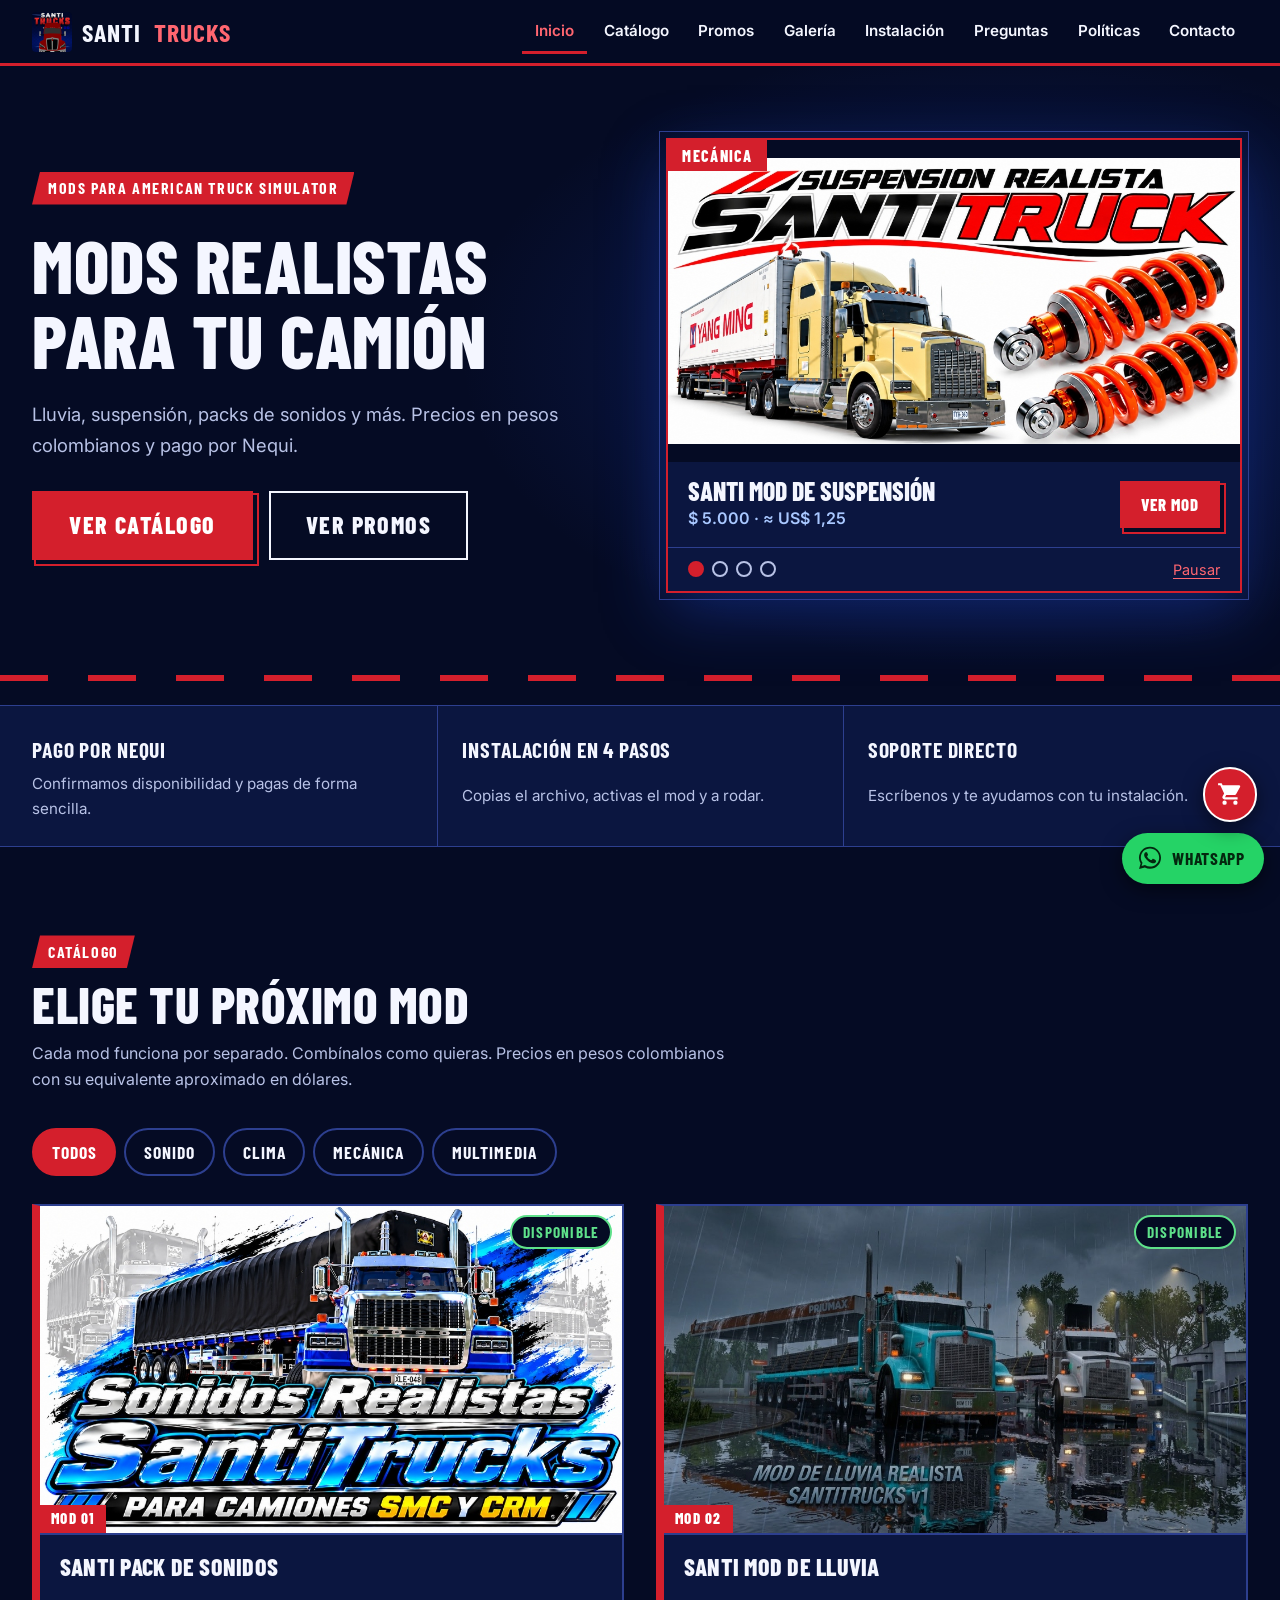
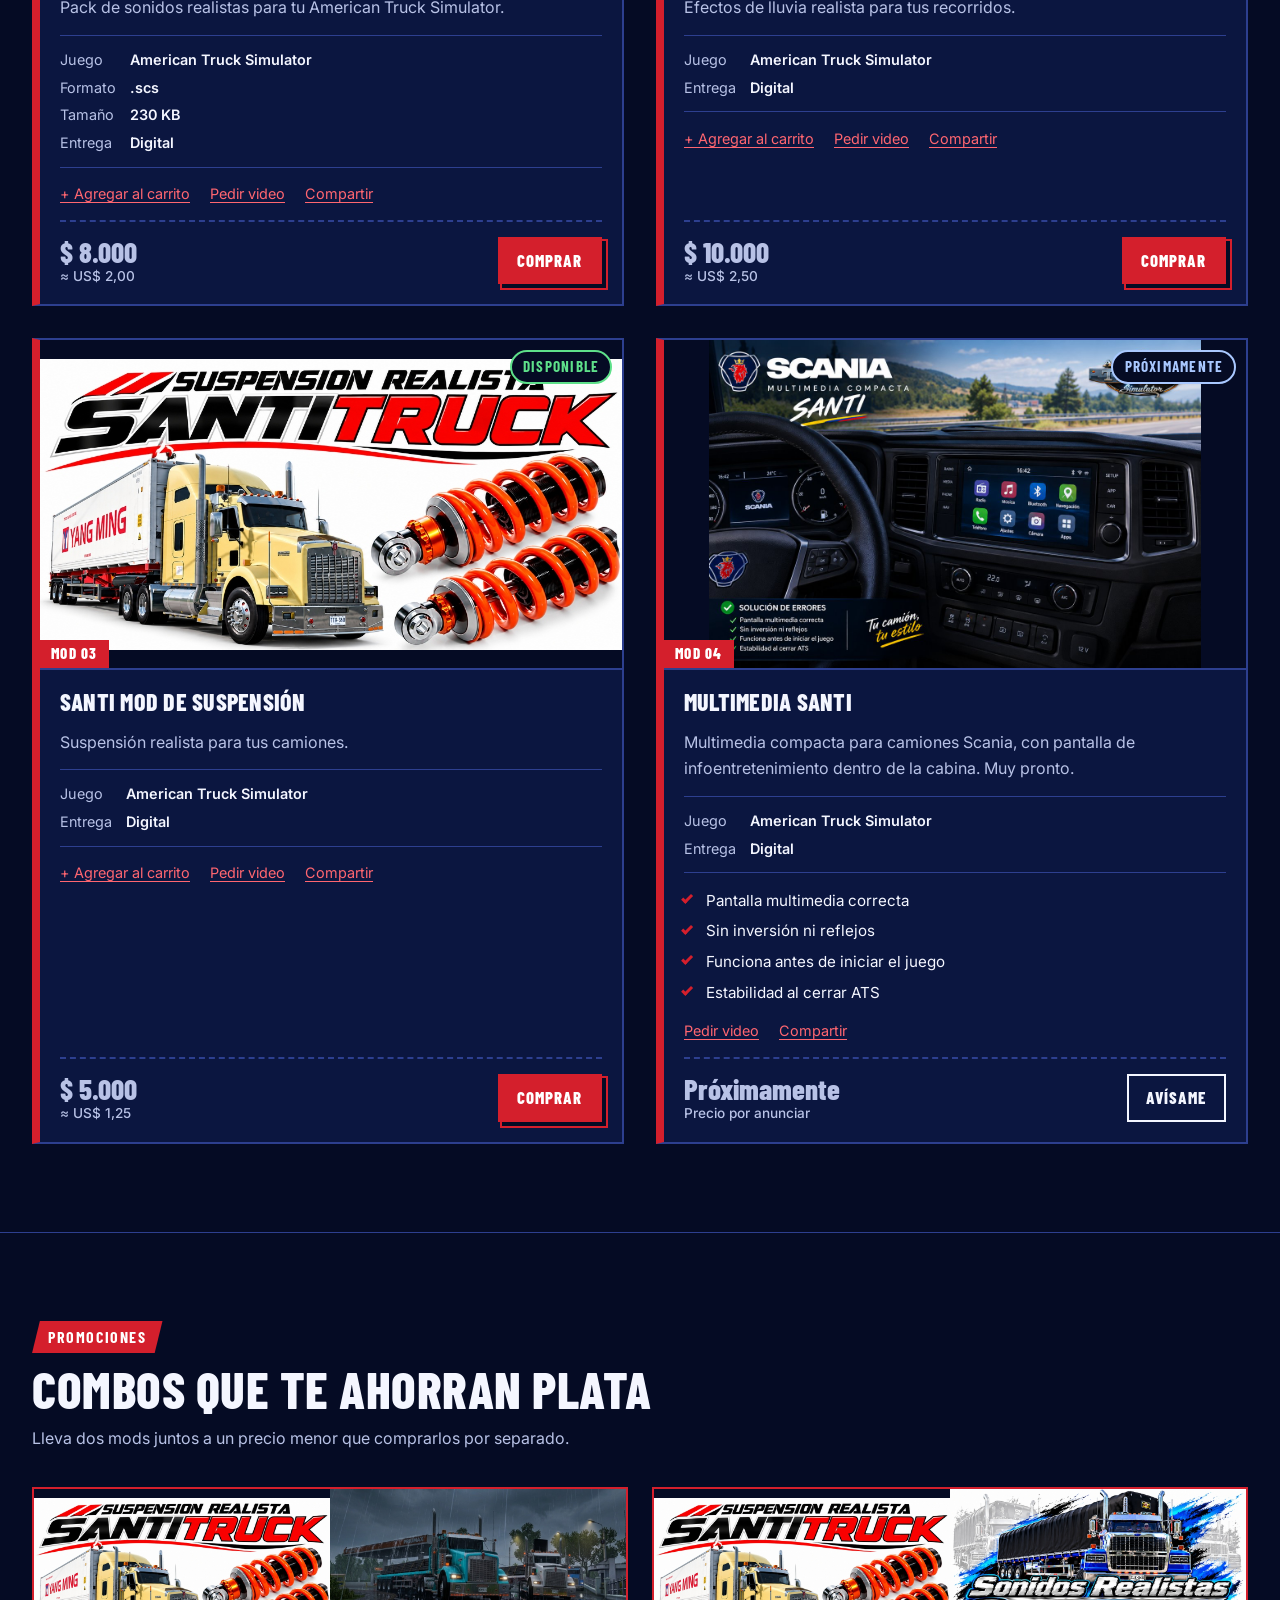
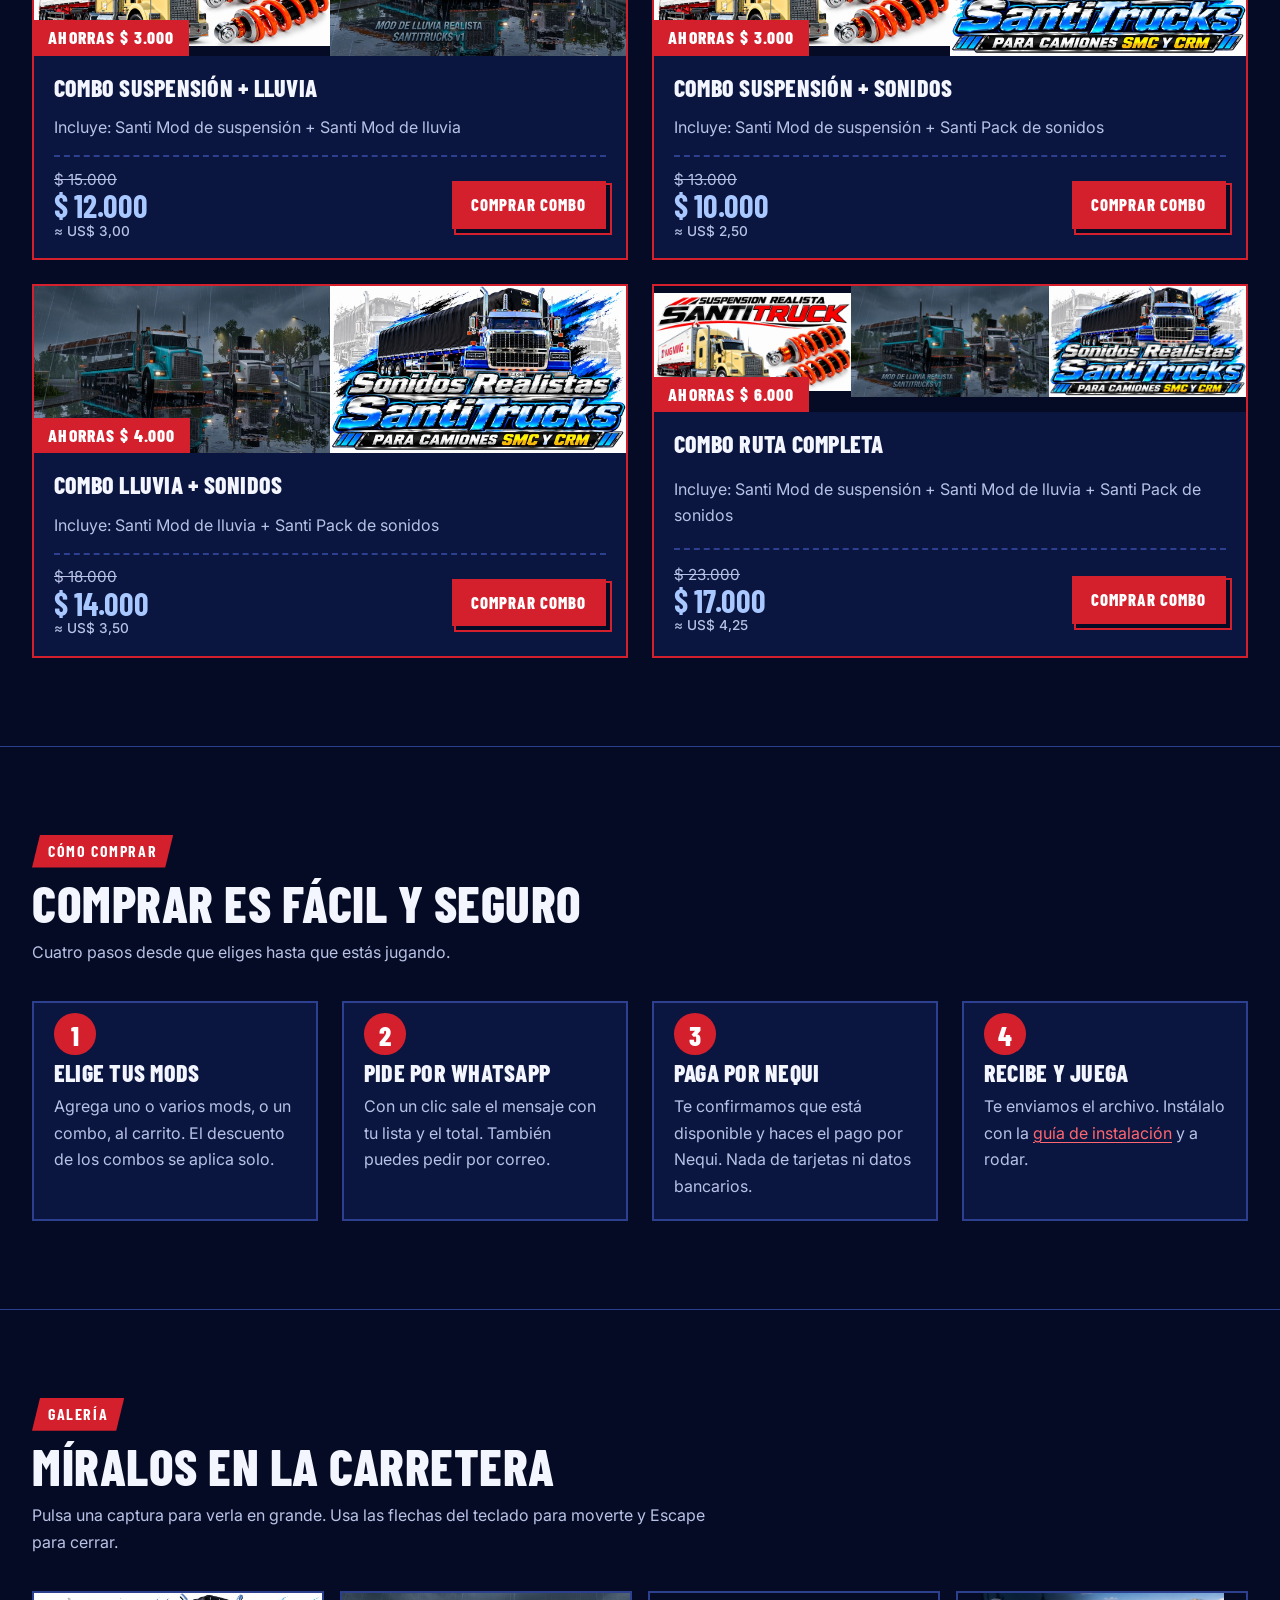
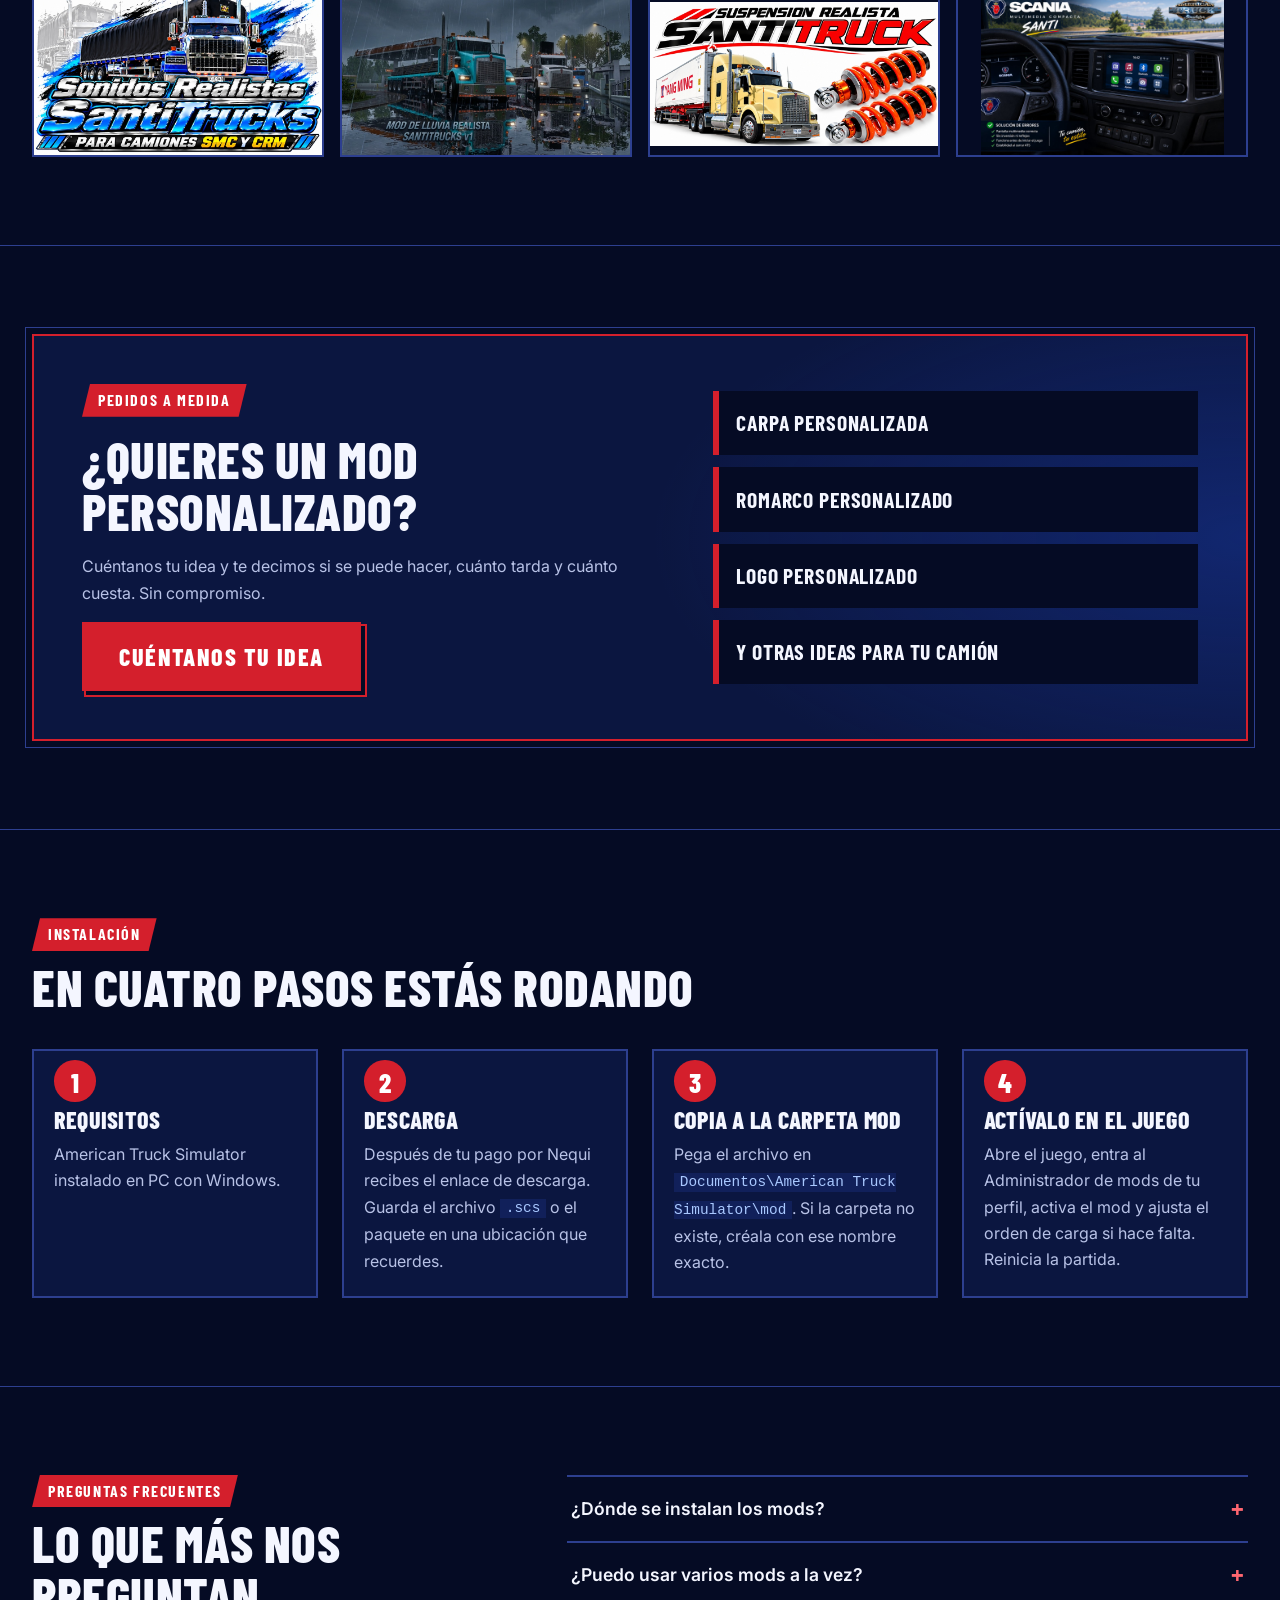
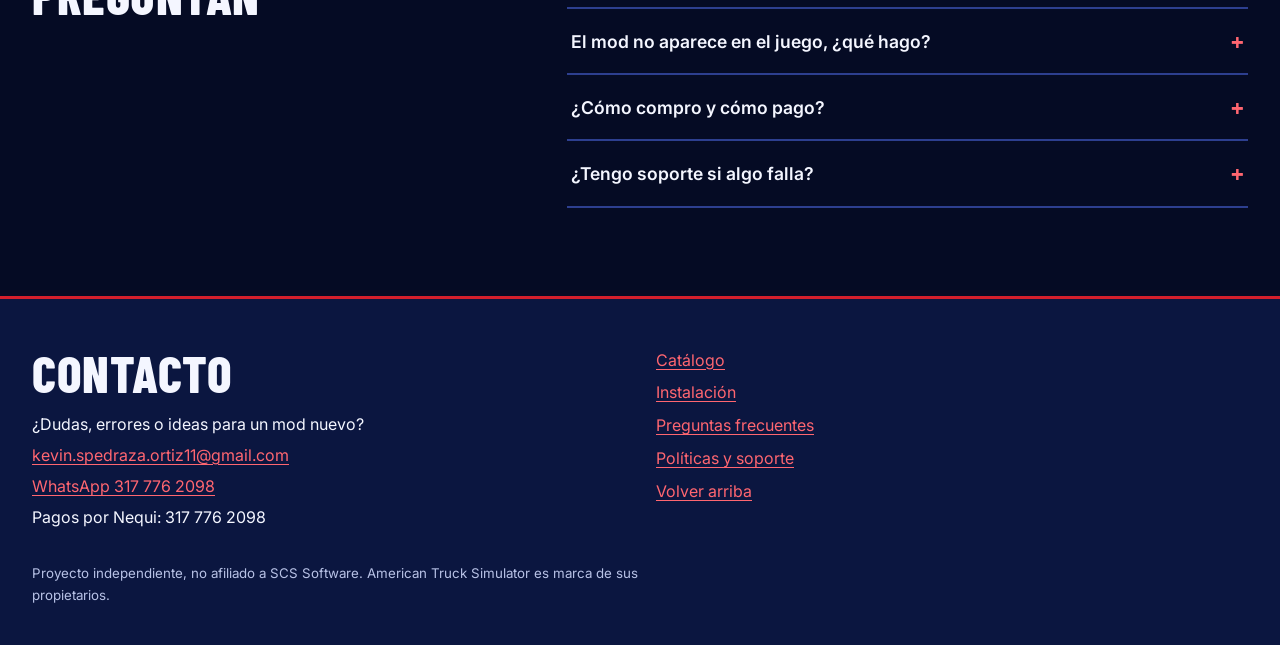
==== commit 4e66c59a: "Segundo commit" ====
--- a/index.html
+++ b/index.html
@@ -4,11 +4,11 @@
   <meta charset="utf-8">
   <meta name="viewport" content="width=device-width, initial-scale=1">
   <title>Santi Trucks | Mods para American Truck Simulator</title>
-  <meta name="description" content="Mods de calidad para American Truck Simulator: sonido de motor, clima, suspensión y packs de sonidos. Precios en pesos colombianos. Descarga, instala y maneja.">
+  <meta name="description" content="Mods de calidad para American Truck Simulator: clima, suspensión y packs de sonidos. Precios en pesos colombianos. Descarga, instala y maneja.">
   <meta name="theme-color" content="#050b24">
   <meta property="og:type" content="website">
   <meta property="og:title" content="Santi Trucks | Mods para American Truck Simulator">
-  <meta property="og:description" content="Sonido de motor, lluvia, suspensión y packs de sonidos para ATS. Precios en pesos colombianos y pago por Nequi.">
+  <meta property="og:description" content="Lluvia, suspensión y packs de sonidos para ATS. Precios en pesos colombianos y pago por Nequi.">
   <meta property="og:image" content="assets/images/logo-santitrucks.png">
   <meta property="og:locale" content="es_CO">
   <link rel="icon" href="assets/icons/favicon.png" type="image/png" sizes="64x64">
@@ -48,7 +48,7 @@
       <header class="heroe__texto">
         <p class="etiqueta">Mods para American Truck Simulator</p>
         <h1 id="heroe-titulo">Mods realistas para tu camión</h1>
-        <p class="heroe__sub">Sonido de motor, lluvia, suspensión y más. Precios en pesos colombianos y pago por Nequi.</p>
+        <p class="heroe__sub">Lluvia, suspensión, packs de sonidos y más. Precios en pesos colombianos y pago por Nequi.</p>
         <ul class="heroe__acciones">
           <li><a class="boton boton--grande" href="#catalogo">Ver catálogo</a></li>
           <li><a class="boton boton--grande boton--claro" href="#promos">Ver promos</a></li>
--- a/css/components.css
+++ b/css/components.css
@@ -340,7 +340,7 @@
   transition: transform var(--t), box-shadow var(--t);
 }
 .combo:hover { transform: translateY(-4px); }
-.combo__imgs { position: relative; display: grid; grid-template-columns: 1fr 1fr; background: var(--fondo); }
+.combo__imgs { position: relative; display: grid; grid-template-columns: repeat(auto-fit, minmax(0, 1fr)); background: var(--fondo); }
 .combo__imgs img { width: 100%; aspect-ratio: 16 / 9; object-fit: contain; }
 .combo__imgs figcaption {
   position: absolute;
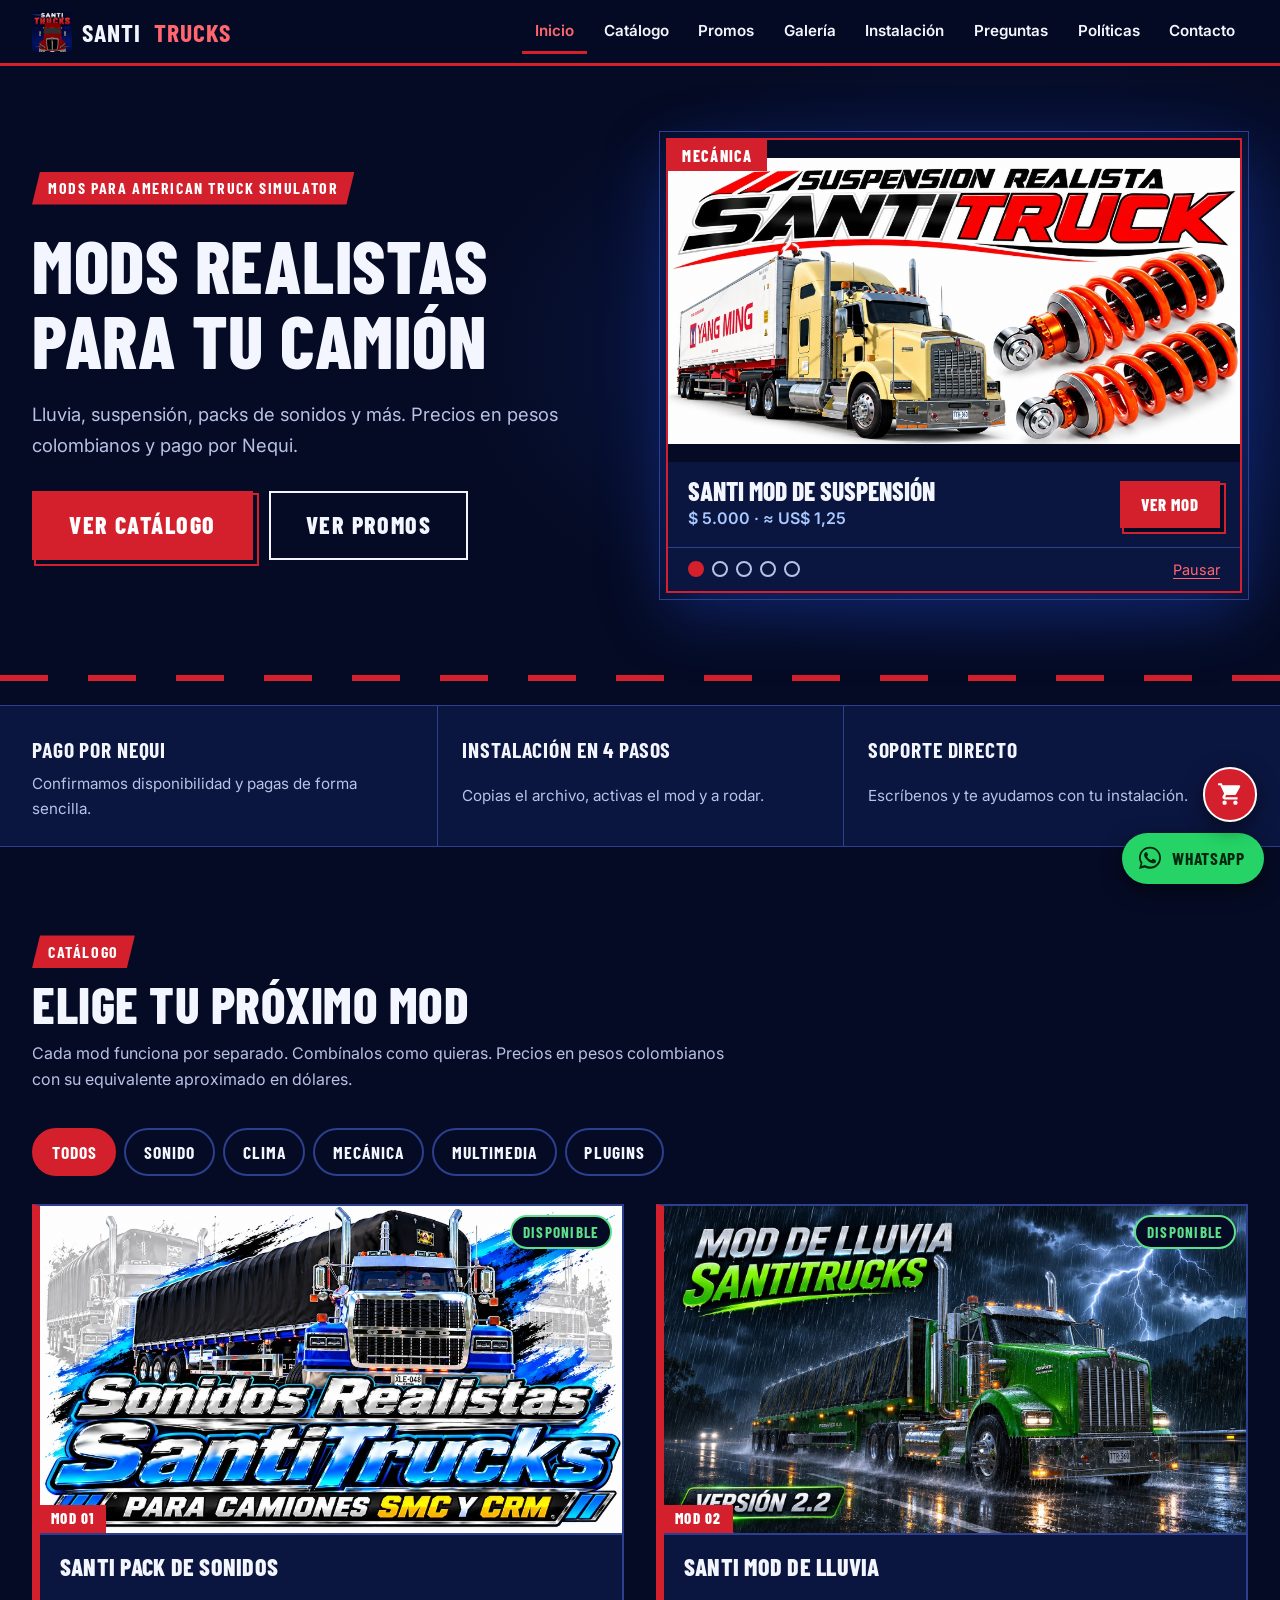
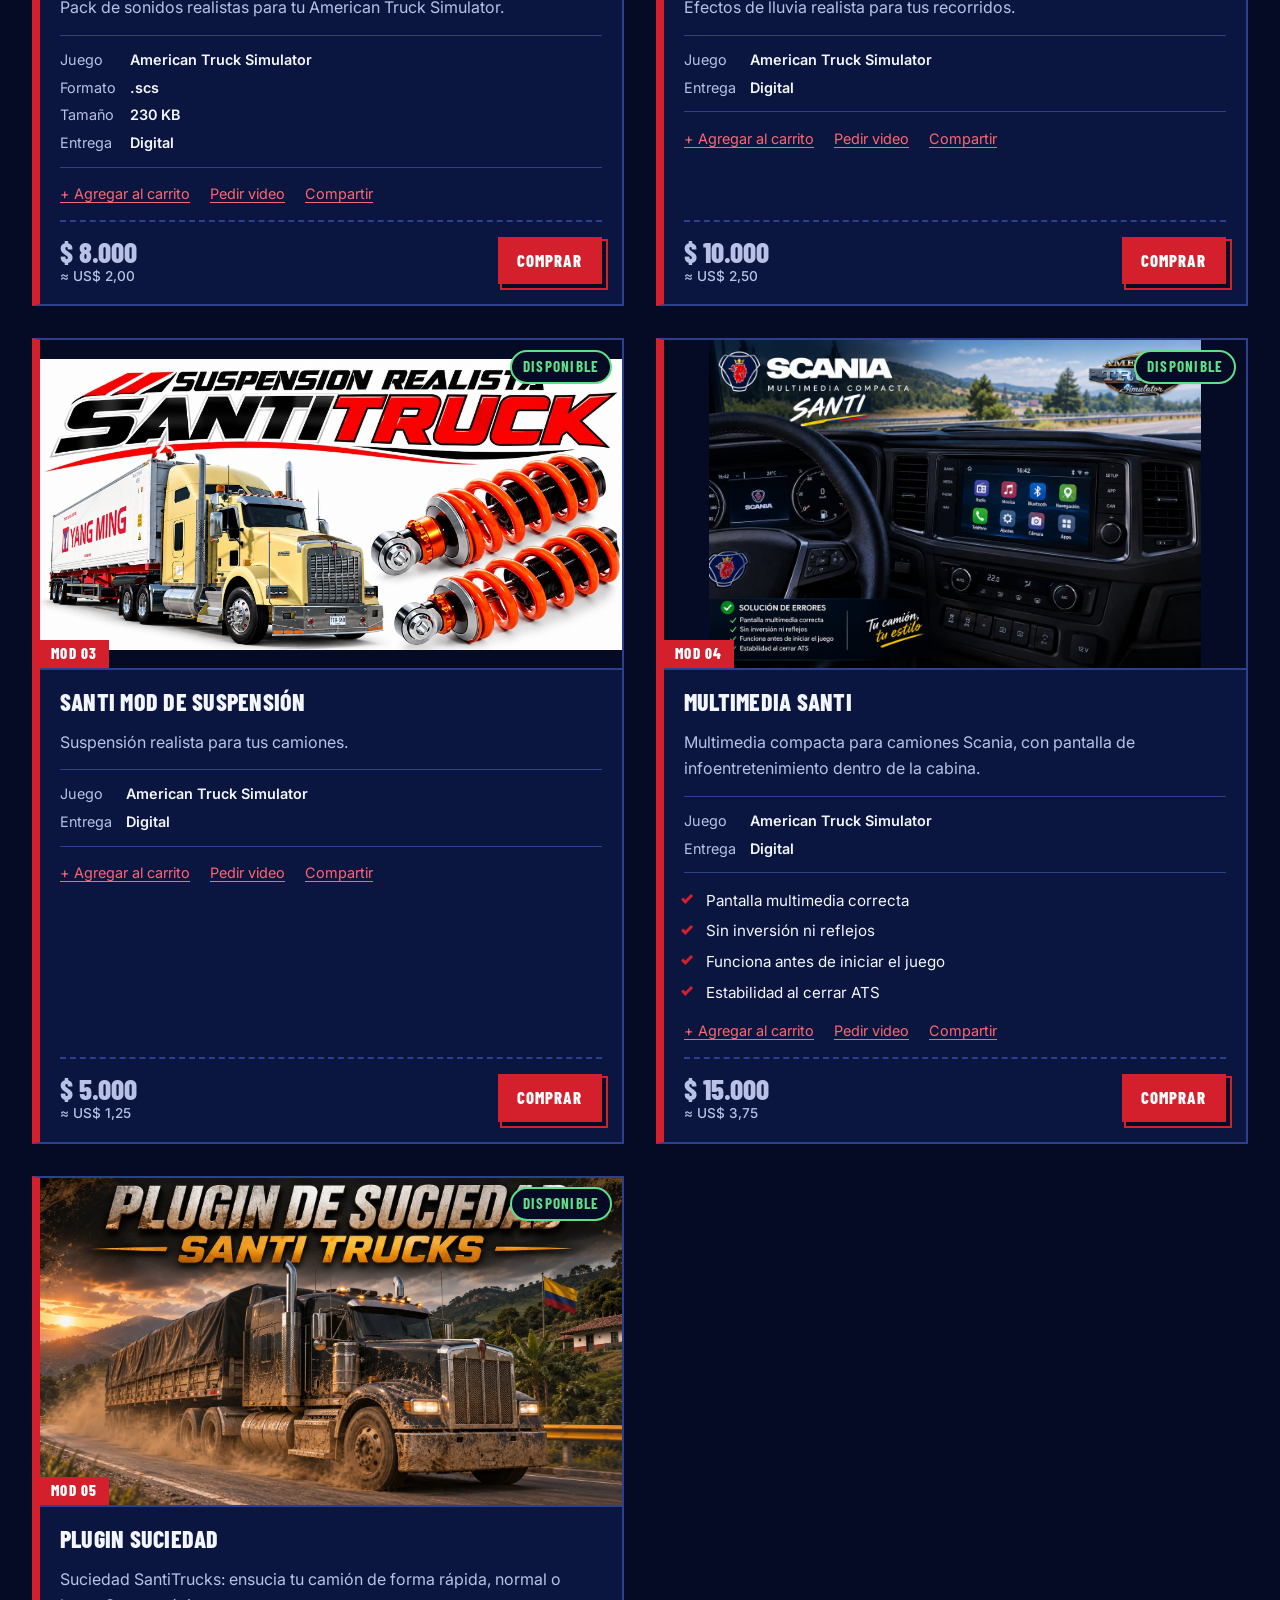
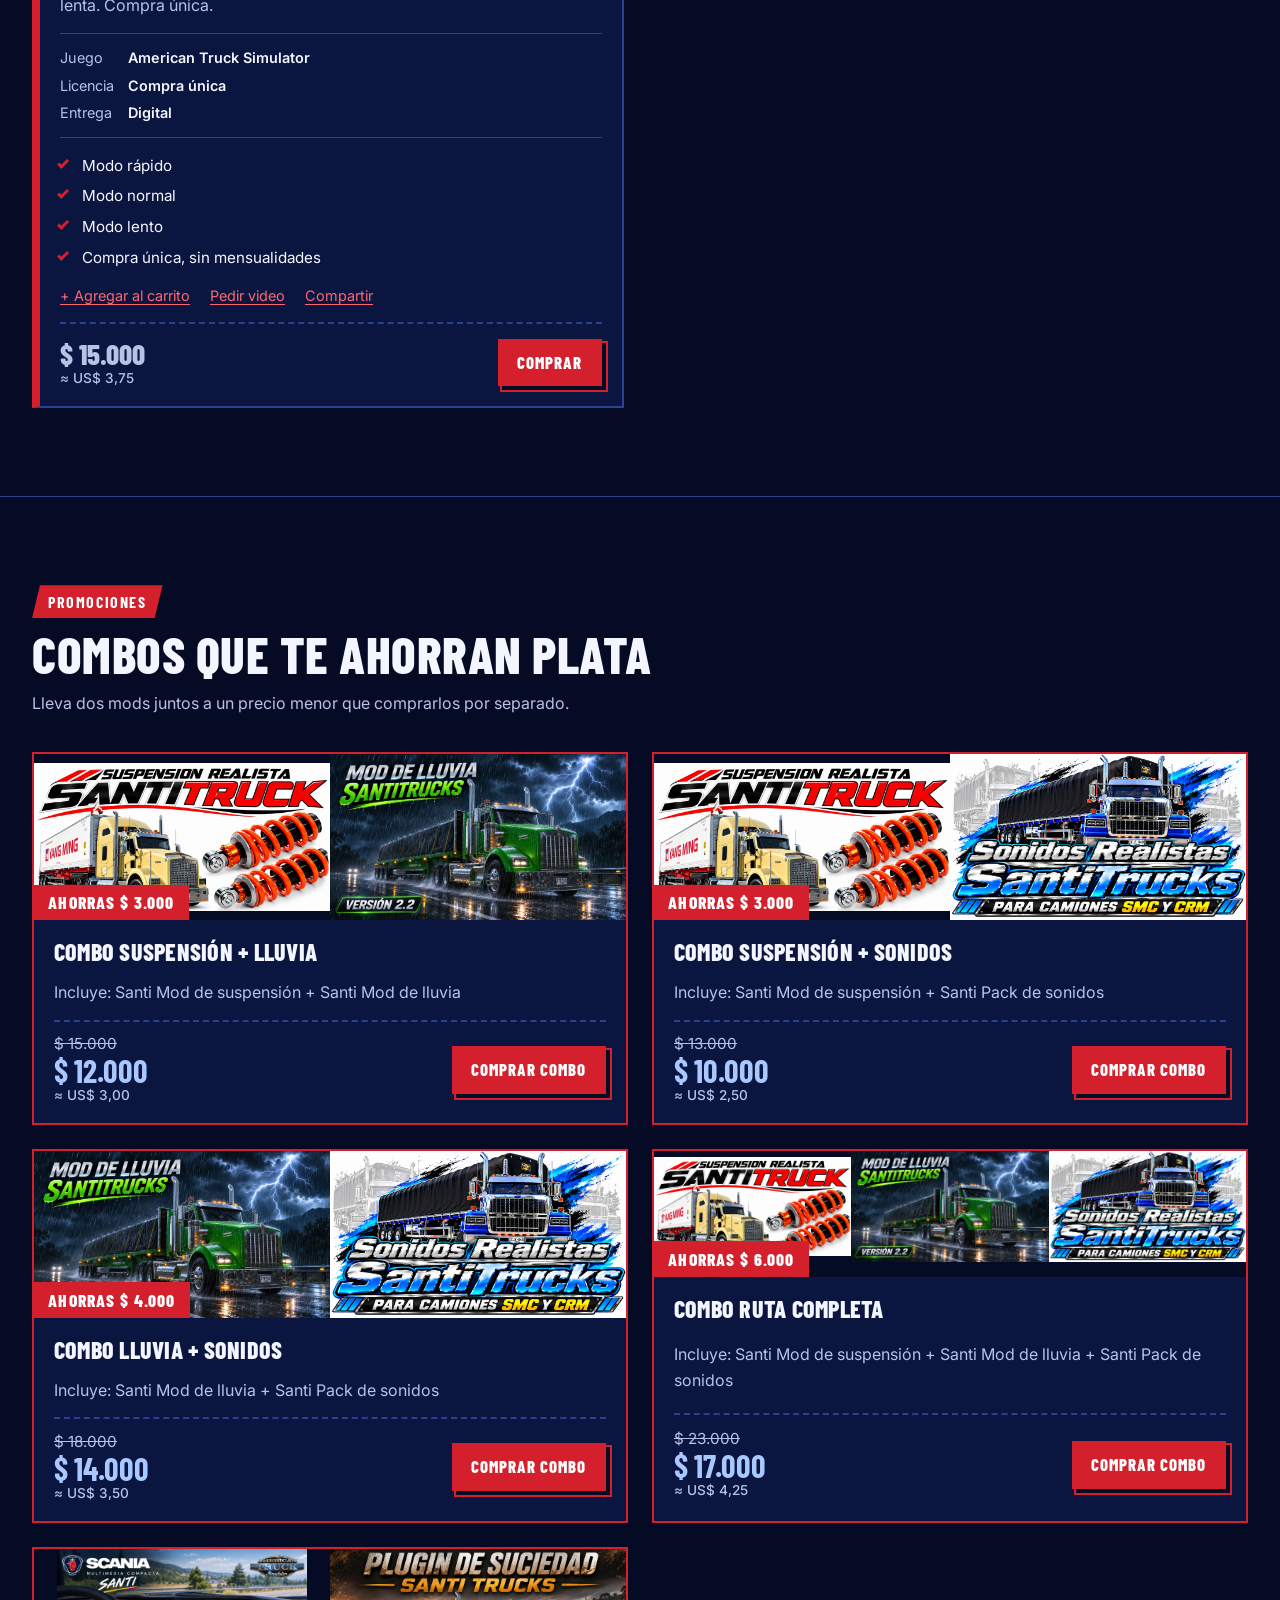
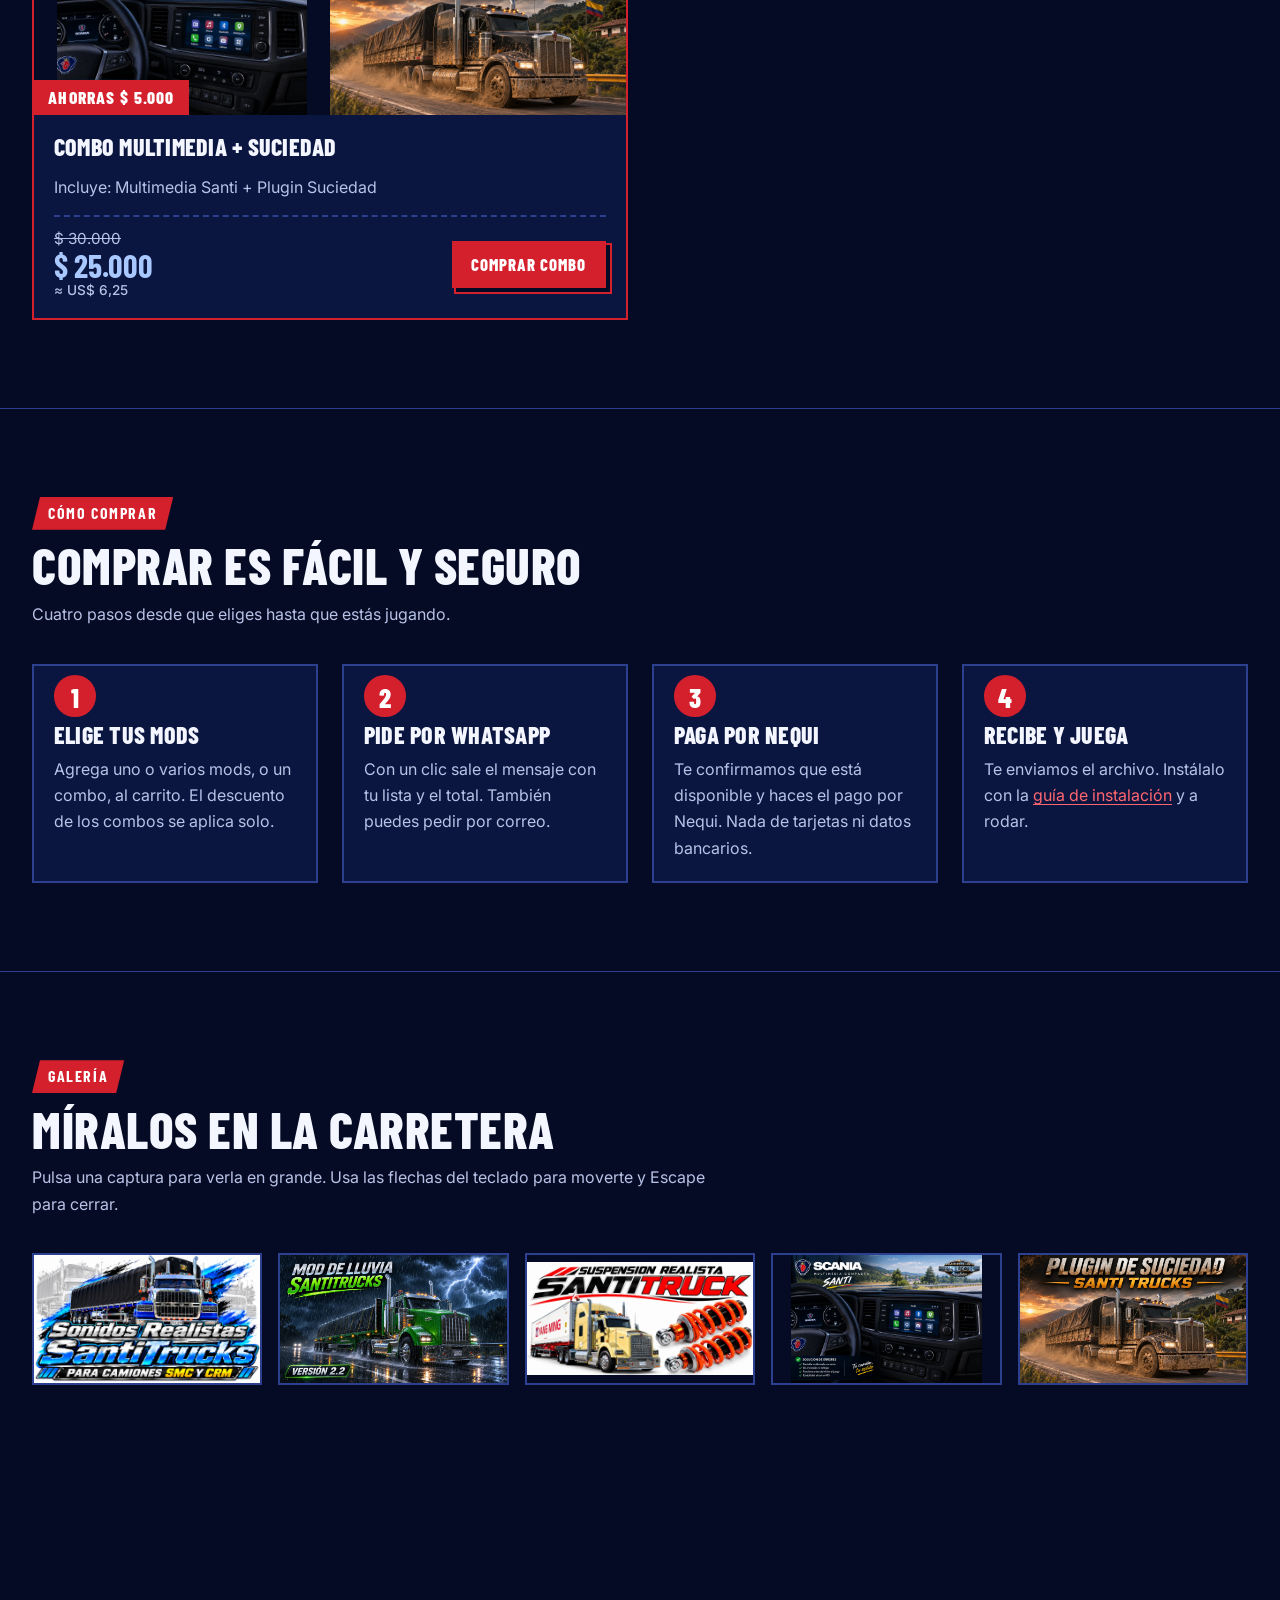
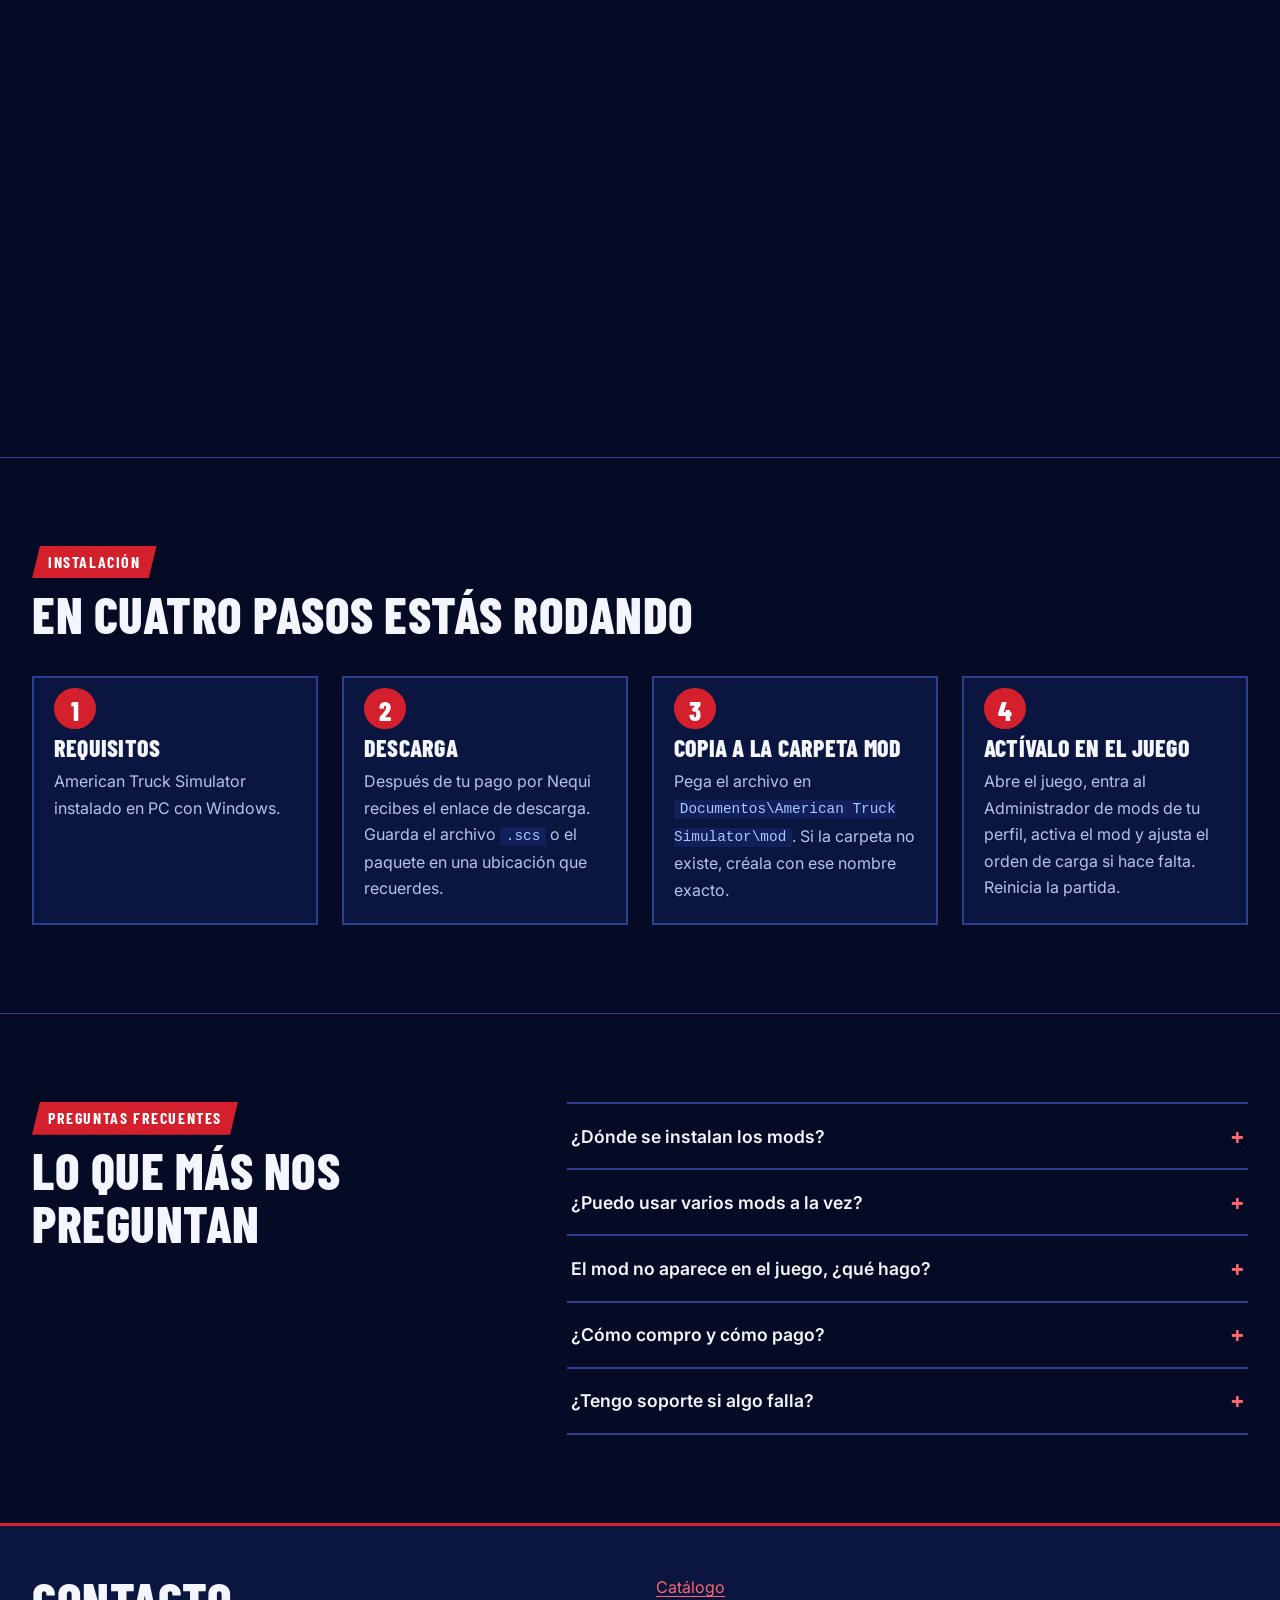
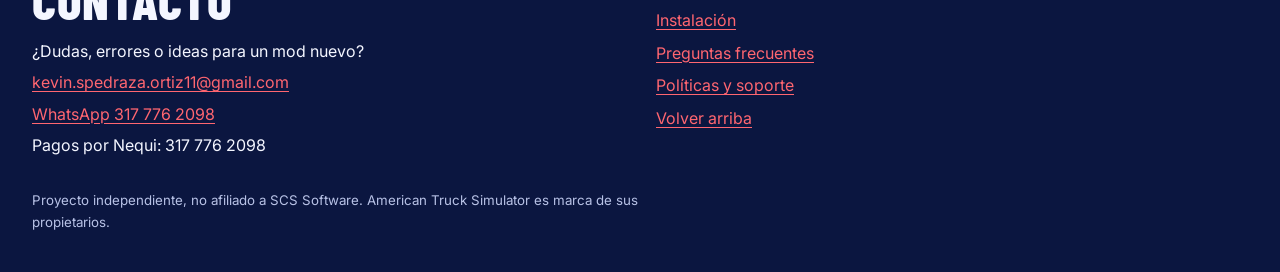
==== commit 487aa88c: "Forzar que el navegador cargue la versión nueva de la página" ====
--- a/index.html
+++ b/index.html
@@ -16,10 +16,10 @@
   <link rel="preconnect" href="https://fonts.googleapis.com">
   <link rel="preconnect" href="https://fonts.gstatic.com" crossorigin>
   <link rel="stylesheet" href="https://fonts.googleapis.com/css2?family=Barlow+Condensed:wght@600;700;800&family=Inter:wght@400;500;600&display=swap">
-  <link rel="stylesheet" href="css/base.css">
-  <link rel="stylesheet" href="css/layout.css">
-  <link rel="stylesheet" href="css/components.css">
-  <script type="module" src="js/main.js"></script>
+  <link rel="stylesheet" href="css/base.css?v=3">
+  <link rel="stylesheet" href="css/layout.css?v=3">
+  <link rel="stylesheet" href="css/components.css?v=3">
+  <script type="module" src="js/main.js?v=3"></script>
 </head>
 <body>
   <a class="salto" href="#contenido">Saltar al contenido</a>
